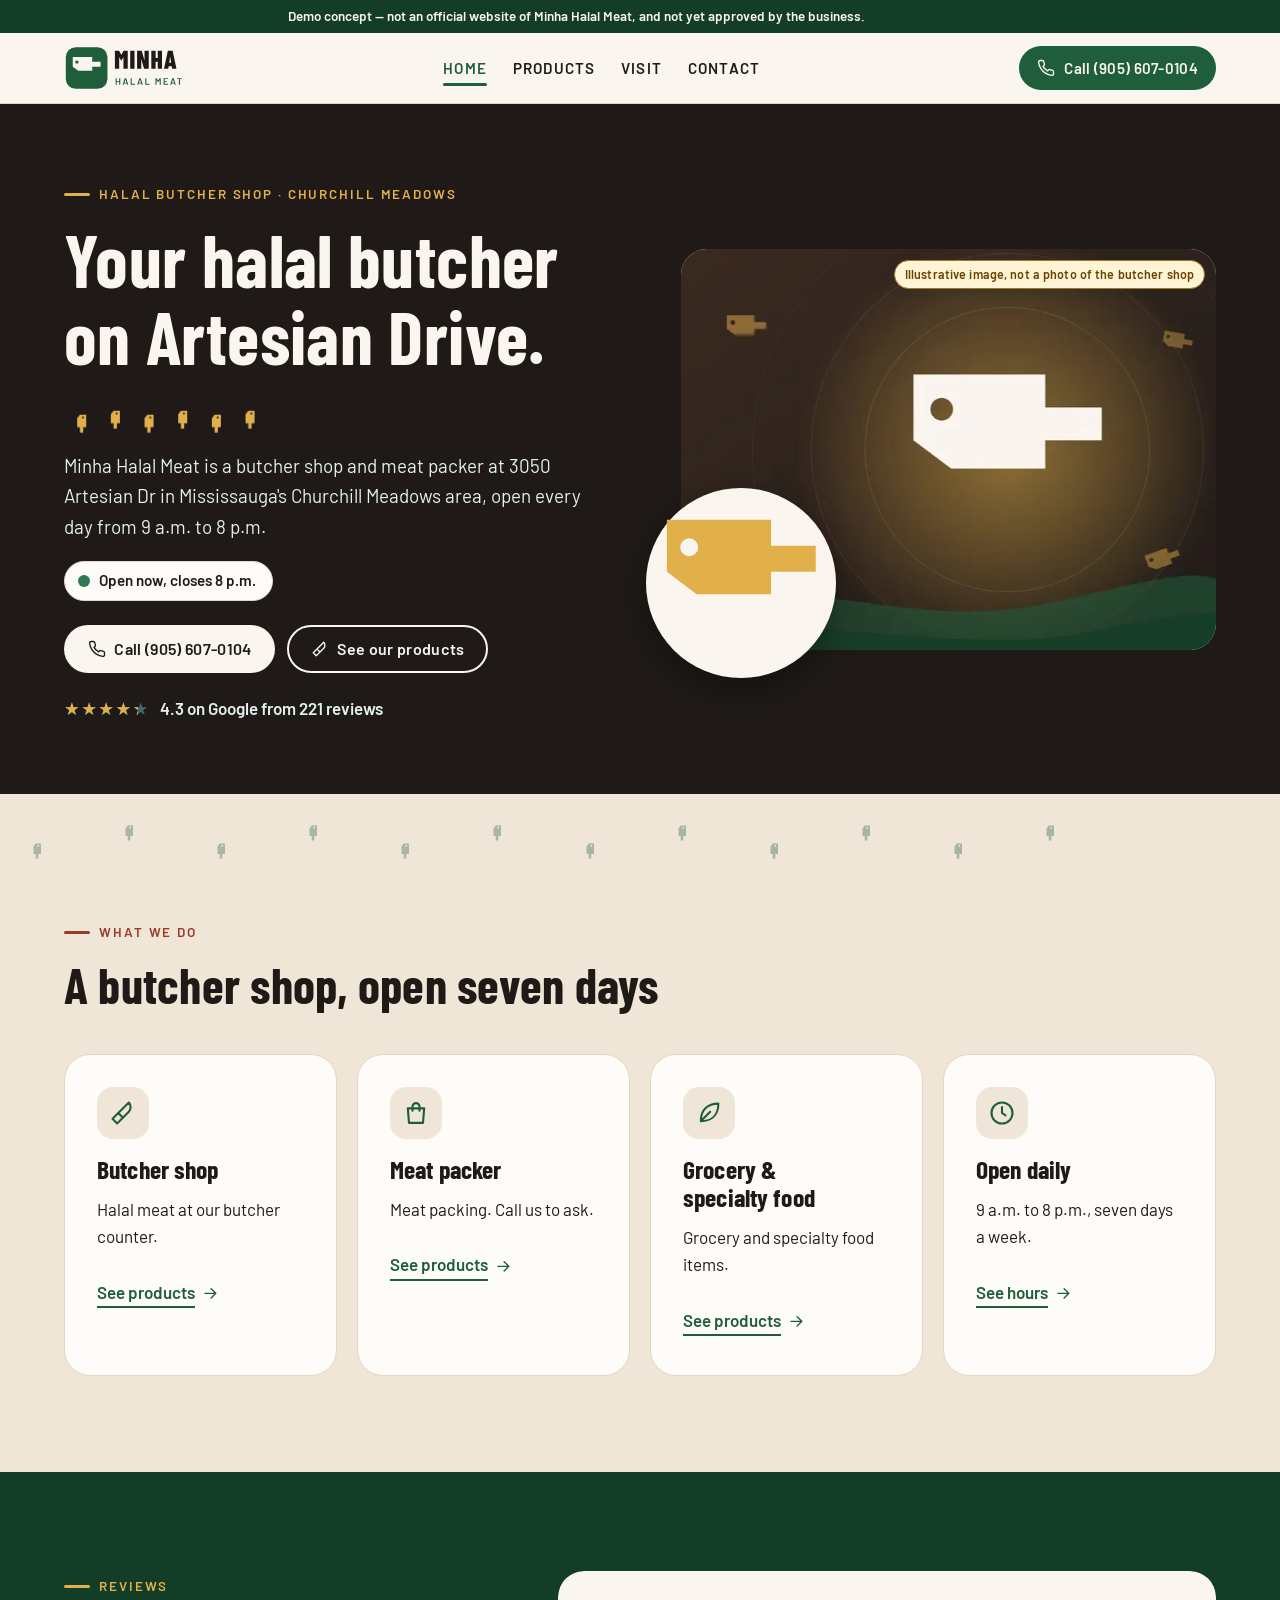
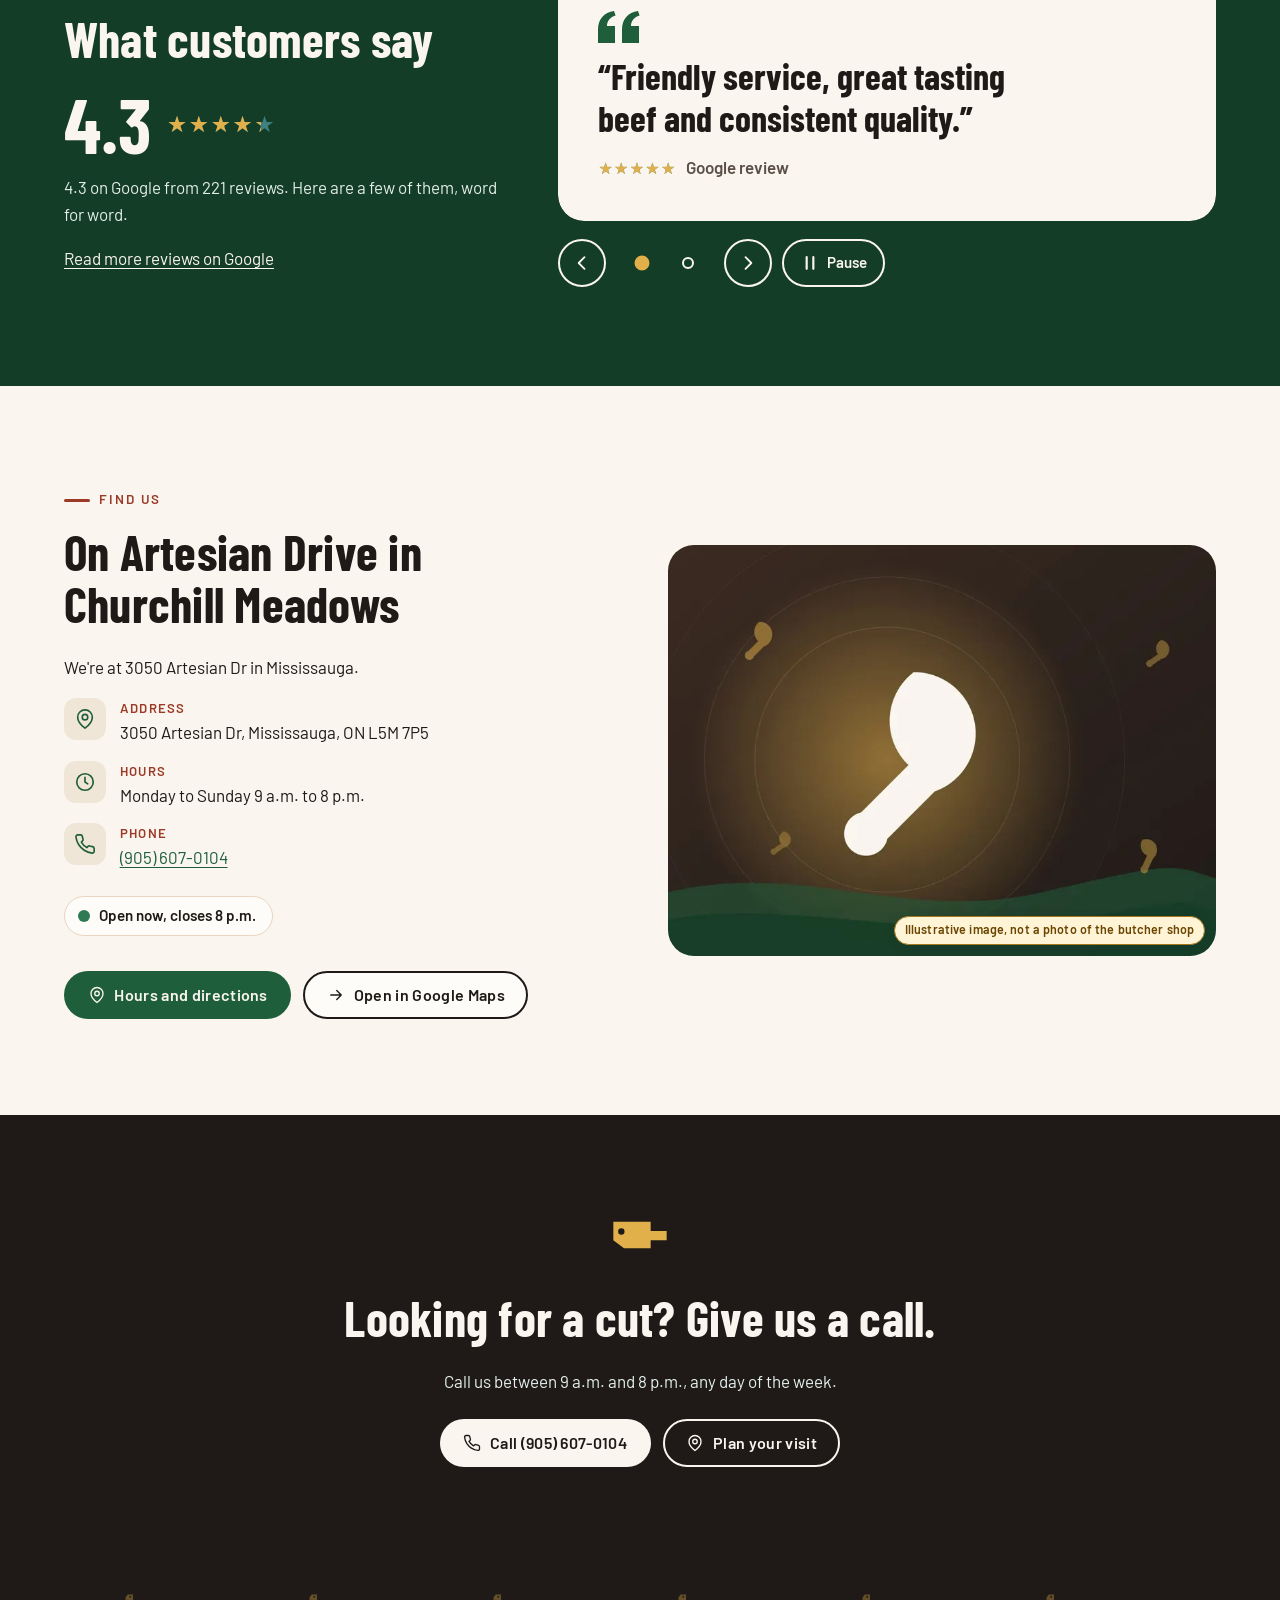
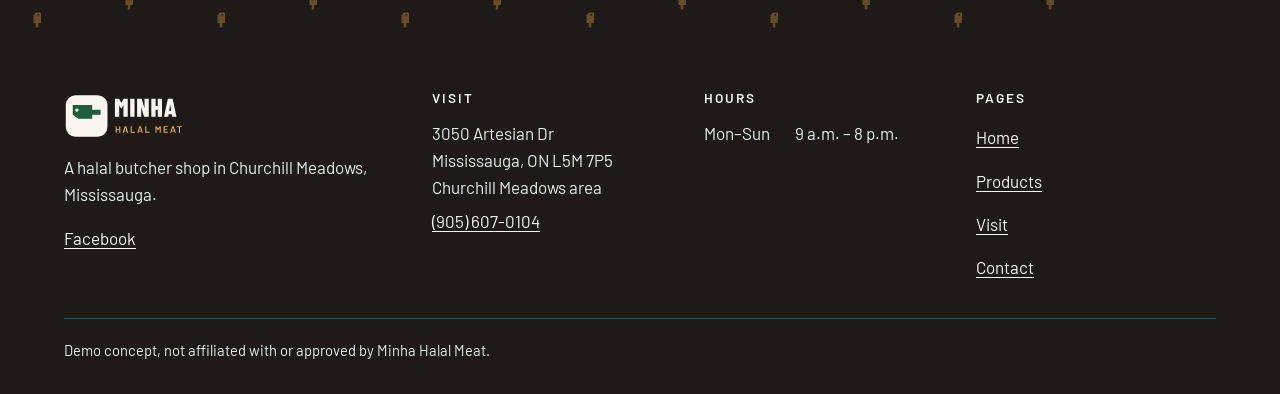
==== index.html @ 8d7057a3 "Publish static site and GitHub Pages workflow. Place the built dist files at the repository root and" ====
<!DOCTYPE html>
<html lang="en-CA">
<head>
  <meta charset="utf-8">
  <meta name="viewport" content="width=device-width, initial-scale=1, viewport-fit=cover">
  <script>document.documentElement.classList.add("js")</script>
  <title>Minha Halal Meat | Halal Butcher in Mississauga (demo concept)</title>
  <meta name="description" content="Demo concept website for Minha Halal Meat, a halal butcher shop in Mississauga — not the official site. A halal butcher shop on Artesian Dr.">
  <meta property="og:type" content="website">
  <meta property="og:site_name" content="Minha Halal Meat (demo concept)">
  <meta property="og:locale" content="en_CA">
  <meta property="og:title" content="Minha Halal Meat | Halal Butcher in Mississauga (demo concept)">
  <meta property="og:description" content="Demo concept website for Minha Halal Meat, a halal butcher shop in Mississauga — not the official site. A halal butcher shop on Artesian Dr.">
  <meta property="og:url" content="https://mikelagumbay22.github.io/minha-halal-meat-demo/">
  <meta property="og:image" content="https://mikelagumbay22.github.io/minha-halal-meat-demo/img/og-image.jpg">
  <meta property="og:image:type" content="image/jpeg">
  <meta property="og:image:width" content="1200">
  <meta property="og:image:height" content="630">
  <meta property="og:image:alt" content="Demo concept, not the official site. Illustration of a butcher cleaver on a deep green background (illustrative image, not a photo of the butcher shop)">
  <meta name="twitter:card" content="summary_large_image">
  <meta name="twitter:title" content="Minha Halal Meat | Halal Butcher in Mississauga (demo concept)">
  <meta name="twitter:description" content="Demo concept website for Minha Halal Meat, a halal butcher shop in Mississauga — not the official site. A halal butcher shop on Artesian Dr.">
  <meta name="twitter:image" content="https://mikelagumbay22.github.io/minha-halal-meat-demo/img/og-image.jpg">
  <meta name="twitter:image:alt" content="Demo concept, not the official site. Illustration of a butcher cleaver on a deep green background (illustrative image, not a photo of the butcher shop)">
  <meta name="robots" content="noindex, nofollow">
  <meta name="theme-color" content="#1F1A17">
  <link rel="preload" href="fonts/barlowcondensed-700-latin.woff2" as="font" type="font/woff2" crossorigin>
  <link rel="preload" href="fonts/barlow-400-latin.woff2" as="font" type="font/woff2" crossorigin>
  <link rel="preload" href="fonts/barlow-600-latin.woff2" as="font" type="font/woff2" crossorigin>
  <link rel="stylesheet" href="css/site.css?v=6d2f72ca">
  <link rel="icon" href="img/favicon.ico" sizes="any">
  <link rel="icon" type="image/png" sizes="512x512" href="img/favicon-512.png">
  <link rel="apple-touch-icon" href="img/apple-touch-icon.png">
  <script type="application/ld+json">{"@context": "https://schema.org", "@type": "Store", "name": "Minha Halal Meat", "telephone": "+1-905-607-0104", "address": {"@type": "PostalAddress", "streetAddress": "3050 Artesian Dr", "addressLocality": "Mississauga", "addressRegion": "ON", "postalCode": "L5M 7P5", "addressCountry": "CA"}, "openingHoursSpecification": [{"@type": "OpeningHoursSpecification", "dayOfWeek": ["Monday", "Tuesday", "Wednesday", "Thursday", "Friday", "Saturday", "Sunday"], "opens": "09:00", "closes": "20:00"}], "image": "https://mikelagumbay22.github.io/minha-halal-meat-demo/img/logo.png"}</script>
</head>
<body class="page-home" data-hours='[{"day": "Monday", "display": "9 a.m. – 8 p.m.", "closed": false, "opens": "09:00", "closes": "20:00"}, {"day": "Tuesday", "display": "9 a.m. – 8 p.m.", "closed": false, "opens": "09:00", "closes": "20:00"}, {"day": "Wednesday", "display": "9 a.m. – 8 p.m.", "closed": false, "opens": "09:00", "closes": "20:00"}, {"day": "Thursday", "display": "9 a.m. – 8 p.m.", "closed": false, "opens": "09:00", "closes": "20:00"}, {"day": "Friday", "display": "9 a.m. – 8 p.m.", "closed": false, "opens": "09:00", "closes": "20:00"}, {"day": "Saturday", "display": "9 a.m. – 8 p.m.", "closed": false, "opens": "09:00", "closes": "20:00"}, {"day": "Sunday", "display": "9 a.m. – 8 p.m.", "closed": false, "opens": "09:00", "closes": "20:00"}]'>
<aside class="demo-banner" aria-label="Demo notice">
  <p class="container">Demo concept — not an official website of Minha Halal Meat, and not yet approved by the business.</p>
</aside>
<a class="skip-link" href="#main">Skip to content</a>
<header class="site-header">
  <div class="container header-inner">
    <a class="brand" href="index.html" aria-current="page">
      <img src="img/logo.svg" alt="Minha Halal Meat, home" width="144" height="60">
    </a>
    <nav class="site-nav desktop-nav" aria-label="Main">
      <ul>
        <li><a href="index.html" aria-current="page">Home</a></li>
        <li><a href="services.html">Products</a></li>
        <li><a href="visit.html">Visit</a></li>
        <li><a href="contact.html">Contact</a></li>
      </ul>
    </nav>
    <div class="header-actions">
      <a class="btn btn--primary btn--sm header-cta" href="tel:+19056070104"><svg viewBox="0 0 24 24" fill="none" stroke="currentColor" stroke-width="1.8" stroke-linecap="round" stroke-linejoin="round" aria-hidden="true" focusable="false"><path d="M22 16.9v3a2 2 0 0 1-2.2 2 19.8 19.8 0 0 1-8.6-3.1 19.5 19.5 0 0 1-6-6A19.8 19.8 0 0 1 2.1 4.2 2 2 0 0 1 4.1 2h3a2 2 0 0 1 2 1.7c.1 1 .4 1.9.7 2.8a2 2 0 0 1-.5 2.1L8 9.9a16 16 0 0 0 6 6l1.3-1.3a2 2 0 0 1 2.1-.4c.9.3 1.8.6 2.8.7a2 2 0 0 1 1.7 2z"/></svg>Call (905) 607-0104</a>
      <button type="button" class="menu-toggle" id="menu-toggle" aria-controls="mobile-nav" aria-expanded="false">
        <span class="burger" aria-hidden="true"><span></span><span></span><span></span></span>
        <span class="menu-toggle__label">Menu</span>
      </button>
    </div>
  </div>
  <div class="mobile-nav" id="mobile-nav" hidden>
    <nav aria-label="Mobile">
      <ul>
        <li style="--i:0"><a href="index.html" aria-current="page">Home</a></li>
        <li style="--i:1"><a href="services.html">Products</a></li>
        <li style="--i:2"><a href="visit.html">Visit</a></li>
        <li style="--i:3"><a href="contact.html">Contact</a></li>
        <li style="--i:4"><a class="mobile-nav__cta" href="tel:+19056070104"><svg viewBox="0 0 24 24" fill="none" stroke="currentColor" stroke-width="1.8" stroke-linecap="round" stroke-linejoin="round" aria-hidden="true" focusable="false"><path d="M22 16.9v3a2 2 0 0 1-2.2 2 19.8 19.8 0 0 1-8.6-3.1 19.5 19.5 0 0 1-6-6A19.8 19.8 0 0 1 2.1 4.2 2 2 0 0 1 4.1 2h3a2 2 0 0 1 2 1.7c.1 1 .4 1.9.7 2.8a2 2 0 0 1-.5 2.1L8 9.9a16 16 0 0 0 6 6l1.3-1.3a2 2 0 0 1 2.1-.4c.9.3 1.8.6 2.8.7a2 2 0 0 1 1.7 2z"/></svg>Call (905) 607-0104</a></li>
      </ul>
    </nav>
  </div>
</header>
<main id="main">

<section class="hero on-dark" aria-labelledby="hero-title">
  <div class="container hero__grid">
    <div class="hero__copy">
      <p class="eyebrow">Halal butcher shop · Churchill Meadows</p>
      <h1 id="hero-title" class="split-h"><span class="sw"><span style="--i:0">Your</span></span> <span class="sw"><span style="--i:1">halal</span></span> <span class="sw"><span style="--i:2">butcher</span></span> <span class="sw"><span style="--i:3">on</span></span> <span class="sw"><span style="--i:4">Artesian</span></span> <span class="sw"><span style="--i:5">Drive.</span></span> </h1>
      <svg class="headline-paws" viewBox="0 0 210 26" aria-hidden="true" focusable="false"><g transform="translate(4 4) rotate(90 11 11) scale(.9)"><g class="hp" style="--i:0" fill="currentColor"><path d="M2 4h14v10H6l-4-3zM5 6.5a1.2 1.2 0 1 0 0 2.4 1.2 1.2 0 0 0 0-2.4zM16 7.5h6v3.5h-6z"/></g></g><g transform="translate(38 0) rotate(90 11 11) scale(.9)"><g class="hp" style="--i:1" fill="currentColor"><path d="M2 4h14v10H6l-4-3zM5 6.5a1.2 1.2 0 1 0 0 2.4 1.2 1.2 0 0 0 0-2.4zM16 7.5h6v3.5h-6z"/></g></g><g transform="translate(72 4) rotate(90 11 11) scale(.9)"><g class="hp" style="--i:2" fill="currentColor"><path d="M2 4h14v10H6l-4-3zM5 6.5a1.2 1.2 0 1 0 0 2.4 1.2 1.2 0 0 0 0-2.4zM16 7.5h6v3.5h-6z"/></g></g><g transform="translate(106 0) rotate(90 11 11) scale(.9)"><g class="hp" style="--i:3" fill="currentColor"><path d="M2 4h14v10H6l-4-3zM5 6.5a1.2 1.2 0 1 0 0 2.4 1.2 1.2 0 0 0 0-2.4zM16 7.5h6v3.5h-6z"/></g></g><g transform="translate(140 4) rotate(90 11 11) scale(.9)"><g class="hp" style="--i:4" fill="currentColor"><path d="M2 4h14v10H6l-4-3zM5 6.5a1.2 1.2 0 1 0 0 2.4 1.2 1.2 0 0 0 0-2.4zM16 7.5h6v3.5h-6z"/></g></g><g transform="translate(174 0) rotate(90 11 11) scale(.9)"><g class="hp" style="--i:5" fill="currentColor"><path d="M2 4h14v10H6l-4-3zM5 6.5a1.2 1.2 0 1 0 0 2.4 1.2 1.2 0 0 0 0-2.4zM16 7.5h6v3.5h-6z"/></g></g>
</svg>
      <p class="lead">Minha Halal Meat is a butcher shop and meat packer at 3050 Artesian Dr in Mississauga&#39;s Churchill Meadows area, open every day from 9 a.m. to 8 p.m.</p>
      <p class="status hero__status" data-status data-state="neutral"><span class="status__dot" aria-hidden="true"></span><span class="status__text">Open every day, 9 a.m. to 8 p.m.</span></p>
      <div class="btn-row">
        <a class="btn btn--light" href="tel:+19056070104"><svg viewBox="0 0 24 24" fill="none" stroke="currentColor" stroke-width="1.8" stroke-linecap="round" stroke-linejoin="round" aria-hidden="true" focusable="false"><path d="M22 16.9v3a2 2 0 0 1-2.2 2 19.8 19.8 0 0 1-8.6-3.1 19.5 19.5 0 0 1-6-6A19.8 19.8 0 0 1 2.1 4.2 2 2 0 0 1 4.1 2h3a2 2 0 0 1 2 1.7c.1 1 .4 1.9.7 2.8a2 2 0 0 1-.5 2.1L8 9.9a16 16 0 0 0 6 6l1.3-1.3a2 2 0 0 1 2.1-.4c.9.3 1.8.6 2.8.7a2 2 0 0 1 1.7 2z"/></svg>Call (905) 607-0104</a>
        <a class="btn btn--outline-light" href="services.html"><svg viewBox="0 0 24 24" fill="none" stroke="currentColor" stroke-width="1.8" stroke-linecap="round" stroke-linejoin="round" aria-hidden="true" focusable="false"><path d="M3 17 17 3c2 2 2 6 0 8l-6 6M8 12l4 4M3 17l4 4 4-4"/></svg>See our products</a>
      </div>
      <p class="rating-line"><span class="stars" role="img" aria-label="4.3 out of 5 stars" style="--fill: 86.0%"><span class="stars__base" aria-hidden="true">★★★★★</span><span class="stars__fill" aria-hidden="true">★★★★★</span></span><span>4.3 on Google from 221 reviews</span></p>
    </div>
    <div class="hero__art">
      <div class="media media--hero" data-parallax><span class="ph-badge image-badge">Illustrative image, not a photo of the butcher shop</span>
  <img src="img/hero-800.webp" srcset="img/hero-480.webp 480w, img/hero-800.webp 800w, img/hero-1200.webp 1200w" sizes="(min-width: 900px) 560px, 92vw" width="1200" height="900" alt="Illustration of a butcher cleaver on a deep green background" fetchpriority="high" decoding="async">
</div>
      <div class="pup-badge"><div class="pup motif" aria-hidden="true"><svg class="motif__icon" viewBox="0 0 24 24" fill="currentColor" focusable="false"><path d="M2 4h14v10H6l-4-3zM5 6.5a1.2 1.2 0 1 0 0 2.4 1.2 1.2 0 0 0 0-2.4zM16 7.5h6v3.5h-6z"/></svg><span class="pup__bubble" style="left:10%;top:20%;width:12%;--i:0"></span><span class="pup__bubble" style="left:78%;top:14%;width:9%;--i:1"></span><span class="pup__bubble" style="left:84%;top:60%;width:11%;--i:2"></span></div></div>
    </div>
  </div>
</section>
<div class="trail trail--alt" aria-hidden="true" data-trail>
  <div class="trail__prints">
    <svg class="trail__print" style="left:2.0%;--i:0" viewBox="0 0 24 24" fill="currentColor" focusable="false"><path d="M2 4h14v10H6l-4-3zM5 6.5a1.2 1.2 0 1 0 0 2.4 1.2 1.2 0 0 0 0-2.4zM16 7.5h6v3.5h-6z"/></svg>
    <svg class="trail__print is-up" style="left:9.2%;--i:1" viewBox="0 0 24 24" fill="currentColor" focusable="false"><path d="M2 4h14v10H6l-4-3zM5 6.5a1.2 1.2 0 1 0 0 2.4 1.2 1.2 0 0 0 0-2.4zM16 7.5h6v3.5h-6z"/></svg>
    <svg class="trail__print" style="left:16.4%;--i:2" viewBox="0 0 24 24" fill="currentColor" focusable="false"><path d="M2 4h14v10H6l-4-3zM5 6.5a1.2 1.2 0 1 0 0 2.4 1.2 1.2 0 0 0 0-2.4zM16 7.5h6v3.5h-6z"/></svg>
    <svg class="trail__print is-up" style="left:23.6%;--i:3" viewBox="0 0 24 24" fill="currentColor" focusable="false"><path d="M2 4h14v10H6l-4-3zM5 6.5a1.2 1.2 0 1 0 0 2.4 1.2 1.2 0 0 0 0-2.4zM16 7.5h6v3.5h-6z"/></svg>
    <svg class="trail__print" style="left:30.8%;--i:4" viewBox="0 0 24 24" fill="currentColor" focusable="false"><path d="M2 4h14v10H6l-4-3zM5 6.5a1.2 1.2 0 1 0 0 2.4 1.2 1.2 0 0 0 0-2.4zM16 7.5h6v3.5h-6z"/></svg>
    <svg class="trail__print is-up" style="left:38.0%;--i:5" viewBox="0 0 24 24" fill="currentColor" focusable="false"><path d="M2 4h14v10H6l-4-3zM5 6.5a1.2 1.2 0 1 0 0 2.4 1.2 1.2 0 0 0 0-2.4zM16 7.5h6v3.5h-6z"/></svg>
    <svg class="trail__print" style="left:45.2%;--i:6" viewBox="0 0 24 24" fill="currentColor" focusable="false"><path d="M2 4h14v10H6l-4-3zM5 6.5a1.2 1.2 0 1 0 0 2.4 1.2 1.2 0 0 0 0-2.4zM16 7.5h6v3.5h-6z"/></svg>
    <svg class="trail__print is-up" style="left:52.4%;--i:7" viewBox="0 0 24 24" fill="currentColor" focusable="false"><path d="M2 4h14v10H6l-4-3zM5 6.5a1.2 1.2 0 1 0 0 2.4 1.2 1.2 0 0 0 0-2.4zM16 7.5h6v3.5h-6z"/></svg>
    <svg class="trail__print" style="left:59.6%;--i:8" viewBox="0 0 24 24" fill="currentColor" focusable="false"><path d="M2 4h14v10H6l-4-3zM5 6.5a1.2 1.2 0 1 0 0 2.4 1.2 1.2 0 0 0 0-2.4zM16 7.5h6v3.5h-6z"/></svg>
    <svg class="trail__print is-up" style="left:66.8%;--i:9" viewBox="0 0 24 24" fill="currentColor" focusable="false"><path d="M2 4h14v10H6l-4-3zM5 6.5a1.2 1.2 0 1 0 0 2.4 1.2 1.2 0 0 0 0-2.4zM16 7.5h6v3.5h-6z"/></svg>
    <svg class="trail__print" style="left:74.0%;--i:10" viewBox="0 0 24 24" fill="currentColor" focusable="false"><path d="M2 4h14v10H6l-4-3zM5 6.5a1.2 1.2 0 1 0 0 2.4 1.2 1.2 0 0 0 0-2.4zM16 7.5h6v3.5h-6z"/></svg>
    <svg class="trail__print is-up" style="left:81.2%;--i:11" viewBox="0 0 24 24" fill="currentColor" focusable="false"><path d="M2 4h14v10H6l-4-3zM5 6.5a1.2 1.2 0 1 0 0 2.4 1.2 1.2 0 0 0 0-2.4zM16 7.5h6v3.5h-6z"/></svg>
  </div>
  <div class="container" style="position:relative;height:100%;container-type:inline-size">
  </div>
</div>

<section class="section section--alt" aria-labelledby="cards-title" style="padding-top:clamp(1.5rem,4vw,2.5rem)">
  <div class="container">
    <div class="section-head reveal">
      <p class="eyebrow">What we do</p>
      <h2 id="cards-title">A butcher shop, open seven days</h2>
    </div>
    <ul class="card-grid card-grid--4">
      <li class="card tilt reveal" style="--d: 0.0s" data-tilt>
        <span class="icon-chip"><svg viewBox="0 0 24 24" fill="none" stroke="currentColor" stroke-width="1.8" stroke-linecap="round" stroke-linejoin="round" aria-hidden="true" focusable="false"><path d="M3 17 17 3c2 2 2 6 0 8l-6 6M8 12l4 4M3 17l4 4 4-4"/></svg></span>
        <h3>Butcher shop</h3>
        <p>Halal meat at our butcher counter.</p>
        <a class="text-link" href="services.html#butcher"><span>See products</span><svg viewBox="0 0 24 24" fill="none" stroke="currentColor" stroke-width="1.8" stroke-linecap="round" stroke-linejoin="round" aria-hidden="true" focusable="false"><path d="M5 12h14M13 6l6 6-6 6"/></svg></a>
      </li>
      <li class="card tilt reveal" style="--d: 0.1s" data-tilt>
        <span class="icon-chip"><svg viewBox="0 0 24 24" fill="none" stroke="currentColor" stroke-width="1.8" stroke-linecap="round" stroke-linejoin="round" aria-hidden="true" focusable="false"><path d="M5 8h14l-1 12.5H6z"/><path d="M9 10V6.5a3 3 0 0 1 6 0V10"/></svg></span>
        <h3>Meat packer</h3>
        <p>Meat packing. Call us to ask.</p>
        <a class="text-link" href="services.html#packer"><span>See products</span><svg viewBox="0 0 24 24" fill="none" stroke="currentColor" stroke-width="1.8" stroke-linecap="round" stroke-linejoin="round" aria-hidden="true" focusable="false"><path d="M5 12h14M13 6l6 6-6 6"/></svg></a>
      </li>
      <li class="card tilt reveal" style="--d: 0.2s" data-tilt>
        <span class="icon-chip"><svg viewBox="0 0 24 24" fill="none" stroke="currentColor" stroke-width="1.8" stroke-linecap="round" stroke-linejoin="round" aria-hidden="true" focusable="false"><path d="M5 19C5 9 11 4 20 4c0 9-5 15-15 15zM5 19l8-8"/></svg></span>
        <h3>Grocery &amp; specialty food</h3>
        <p>Grocery and specialty food items.</p>
        <a class="text-link" href="services.html#grocery"><span>See products</span><svg viewBox="0 0 24 24" fill="none" stroke="currentColor" stroke-width="1.8" stroke-linecap="round" stroke-linejoin="round" aria-hidden="true" focusable="false"><path d="M5 12h14M13 6l6 6-6 6"/></svg></a>
      </li>
      <li class="card tilt reveal" style="--d: 0.30000000000000004s" data-tilt>
        <span class="icon-chip"><svg viewBox="0 0 24 24" fill="none" stroke="currentColor" stroke-width="1.8" stroke-linecap="round" stroke-linejoin="round" aria-hidden="true" focusable="false"><circle cx="12" cy="12" r="9"/><path d="M12 7v5l3 2"/></svg></span>
        <h3>Open daily</h3>
        <p>9 a.m. to 8 p.m., seven days a week.</p>
        <a class="text-link" href="visit.html"><span>See hours</span><svg viewBox="0 0 24 24" fill="none" stroke="currentColor" stroke-width="1.8" stroke-linecap="round" stroke-linejoin="round" aria-hidden="true" focusable="false"><path d="M5 12h14M13 6l6 6-6 6"/></svg></a>
      </li>
    </ul>
  </div>
</section>
<section class="section reviews on-dark" id="reviews" aria-labelledby="reviews-title">
  <div class="container reviews__grid">
    <div class="reveal reveal-l">
      <p class="eyebrow">Reviews</p>
      <h2 id="reviews-title">What customers say</h2>
      <div class="score"><span class="score__num">4.3</span><span class="stars" role="img" aria-label="4.3 out of 5 stars on Google" style="--fill: 86.0%"><span class="stars__base" aria-hidden="true">★★★★★</span><span class="stars__fill" aria-hidden="true">★★★★★</span></span></div>
      <p class="muted-light">4.3 on Google from 221 reviews. Here are a few of them, word for word.</p>
      <p><a href="https://www.google.com/maps/search/?api=1&amp;query=Minha%20Halal%20Meat%2C%203050%20Artesian%20Dr%2C%20Mississauga%2C%20ON%20L5M%207P5" target="_blank" rel="noopener">Read more reviews on Google<span class="visually-hidden"> (opens in a new tab)</span></a></p>
    </div>
    <div class="carousel reveal reveal-r" data-carousel role="region" aria-roledescription="carousel" aria-label="Customer reviews">
      <div class="carousel__viewport" id="review-slides" aria-live="off">
        <div class="slide is-active" role="group" aria-roledescription="slide" aria-label="1 of 2" data-slide><figure>
          <svg class="quote-mark" viewBox="0 0 42 32" aria-hidden="true" focusable="false"><path fill="currentColor" d="M0 32V19C0 8 6 1.5 16 0l1.6 4.4C11.5 6.2 9 10.3 9 15h8v17zm24 0V19C24 8 30 1.5 40 0l1.6 4.4C35.5 6.2 33 10.3 33 15h8v17z"/></svg>
          <blockquote><p>“Friendly service, great tasting beef and consistent quality.”</p></blockquote>
          <figcaption><span class="stars" role="img" aria-label="5 out of 5 stars" style="--fill: 100.0%"><span class="stars__base" aria-hidden="true">★★★★★</span><span class="stars__fill" aria-hidden="true">★★★★★</span></span><span>Google review</span></figcaption>
        </figure></div>
        <div class="slide" role="group" aria-roledescription="slide" aria-label="2 of 2" data-slide><figure>
          <svg class="quote-mark" viewBox="0 0 42 32" aria-hidden="true" focusable="false"><path fill="currentColor" d="M0 32V19C0 8 6 1.5 16 0l1.6 4.4C11.5 6.2 9 10.3 9 15h8v17zm24 0V19C24 8 30 1.5 40 0l1.6 4.4C35.5 6.2 33 10.3 33 15h8v17z"/></svg>
          <blockquote><p>“I would highly recommend Minha Halal Foods for quality service and products.”</p></blockquote>
          <figcaption><span class="stars" role="img" aria-label="5 out of 5 stars" style="--fill: 100.0%"><span class="stars__base" aria-hidden="true">★★★★★</span><span class="stars__fill" aria-hidden="true">★★★★★</span></span><span>Google review</span></figcaption>
        </figure></div>
      </div>
      <div class="carousel__controls">
        <button type="button" class="cbtn" data-prev aria-controls="review-slides"><svg viewBox="0 0 24 24" fill="none" stroke="currentColor" stroke-width="2.2" stroke-linecap="round" stroke-linejoin="round" aria-hidden="true" focusable="false"><path d="M15 5l-7 7 7 7"/></svg><span class="visually-hidden">Previous review</span></button>
        <div class="dots">
          <button type="button" class="dot" data-dot="0" aria-controls="review-slides" aria-current="true"><span></span><span class="visually-hidden">Show review 1</span></button>
          <button type="button" class="dot" data-dot="1" aria-controls="review-slides"><span></span><span class="visually-hidden">Show review 2</span></button>
        </div>
        <button type="button" class="cbtn" data-next aria-controls="review-slides"><svg viewBox="0 0 24 24" fill="none" stroke="currentColor" stroke-width="2.2" stroke-linecap="round" stroke-linejoin="round" aria-hidden="true" focusable="false"><path d="M9 5l7 7-7 7"/></svg><span class="visually-hidden">Next review</span></button>
        <button type="button" class="cbtn cbtn--pause" data-pause aria-controls="review-slides"><svg viewBox="0 0 24 24" fill="none" stroke="currentColor" stroke-width="2.6" stroke-linecap="round" stroke-linejoin="round" aria-hidden="true" focusable="false"><path d="M8 5v14M16 5v14"/></svg><span data-pause-label>Pause</span></button>
      </div>
    </div>
  </div>
</section>

<section class="section" aria-labelledby="visit-title">
  <div class="container split">
    <div class="reveal reveal-l">
      <p class="eyebrow">Find us</p>
      <h2 id="visit-title">On Artesian Drive in Churchill Meadows</h2>
      <p>We&#39;re at 3050 Artesian Dr in Mississauga.</p>
      <ul class="info-list">
        <li><span class="ico"><svg viewBox="0 0 24 24" fill="none" stroke="currentColor" stroke-width="1.8" stroke-linecap="round" stroke-linejoin="round" aria-hidden="true" focusable="false"><path d="M20 10c0 6-8 12-8 12S4 16 4 10a8 8 0 0 1 16 0z"/><circle cx="12" cy="10" r="3"/></svg></span><div><span class="label">Address</span>3050 Artesian Dr, Mississauga, ON L5M 7P5</div></li>
        <li><span class="ico"><svg viewBox="0 0 24 24" fill="none" stroke="currentColor" stroke-width="1.8" stroke-linecap="round" stroke-linejoin="round" aria-hidden="true" focusable="false"><circle cx="12" cy="12" r="9"/><path d="M12 7v5l3 2"/></svg></span><div><span class="label">Hours</span>Monday to Sunday 9 a.m. to 8 p.m.</div></li>
        <li><span class="ico"><svg viewBox="0 0 24 24" fill="none" stroke="currentColor" stroke-width="1.8" stroke-linecap="round" stroke-linejoin="round" aria-hidden="true" focusable="false"><path d="M22 16.9v3a2 2 0 0 1-2.2 2 19.8 19.8 0 0 1-8.6-3.1 19.5 19.5 0 0 1-6-6A19.8 19.8 0 0 1 2.1 4.2 2 2 0 0 1 4.1 2h3a2 2 0 0 1 2 1.7c.1 1 .4 1.9.7 2.8a2 2 0 0 1-.5 2.1L8 9.9a16 16 0 0 0 6 6l1.3-1.3a2 2 0 0 1 2.1-.4c.9.3 1.8.6 2.8.7a2 2 0 0 1 1.7 2z"/></svg></span><div><span class="label">Phone</span><a href="tel:+19056070104">(905) 607-0104</a></div></li>
      </ul>
      <p class="status " data-status data-state="neutral"><span class="status__dot" aria-hidden="true"></span><span class="status__text">Open every day, 9 a.m. to 8 p.m.</span></p>
      <div class="btn-row" style="margin-top:1.25rem">
        <a class="btn btn--primary" href="visit.html"><svg viewBox="0 0 24 24" fill="none" stroke="currentColor" stroke-width="1.8" stroke-linecap="round" stroke-linejoin="round" aria-hidden="true" focusable="false"><path d="M20 10c0 6-8 12-8 12S4 16 4 10a8 8 0 0 1 16 0z"/><circle cx="12" cy="10" r="3"/></svg>Hours and directions</a>
        <a class="btn btn--ghost" href="https://www.google.com/maps/dir/?api=1&amp;destination=Minha%20Halal%20Meat%2C%203050%20Artesian%20Dr%2C%20Mississauga%2C%20ON%20L5M%207P5" target="_blank" rel="noopener"><svg viewBox="0 0 24 24" fill="none" stroke="currentColor" stroke-width="1.8" stroke-linecap="round" stroke-linejoin="round" aria-hidden="true" focusable="false"><path d="M5 12h14M13 6l6 6-6 6"/></svg>Open in Google Maps<span class="visually-hidden"> (opens in a new tab)</span></a>
      </div>
    </div>
    <div class="reveal reveal-r"><div class="media "><span class="ph-badge image-badge">Illustrative image, not a photo of the butcher shop</span>
  <img src="img/poultry-800.webp" srcset="img/poultry-480.webp 480w, img/poultry-800.webp 800w, img/poultry-1200.webp 1200w" sizes="(min-width: 900px) 540px, 92vw" width="1200" height="900" alt="Illustration of a chicken drumstick shape on a deep green background" loading="lazy" decoding="async">
</div></div>
  </div>
</section>

<section class="section cta-band on-dark" aria-labelledby="home-cta-title">
  <div class="container reveal">
    <div class="mini-paw" aria-hidden="true">
  <svg class="mini-paw__icon" viewBox="0 0 24 24" fill="currentColor" focusable="false"><path d="M2 4h14v10H6l-4-3zM5 6.5a1.2 1.2 0 1 0 0 2.4 1.2 1.2 0 0 0 0-2.4zM16 7.5h6v3.5h-6z"/></svg>
  <span class="pup__bubble" style="left:4%;top:30%;width:18%;--i:0"></span>
  <span class="pup__bubble" style="left:72%;top:10%;width:14%;--i:1"></span>
  <span class="pup__bubble" style="left:80%;top:46%;width:11%;--i:2"></span>
</div>
    <h2 id="home-cta-title">Looking for a cut? Give us a call.</h2>
    <p>Call us between 9 a.m. and 8 p.m., any day of the week.</p>
    <div class="btn-row">
      <a class="btn btn--light" href="tel:+19056070104"><svg viewBox="0 0 24 24" fill="none" stroke="currentColor" stroke-width="1.8" stroke-linecap="round" stroke-linejoin="round" aria-hidden="true" focusable="false"><path d="M22 16.9v3a2 2 0 0 1-2.2 2 19.8 19.8 0 0 1-8.6-3.1 19.5 19.5 0 0 1-6-6A19.8 19.8 0 0 1 2.1 4.2 2 2 0 0 1 4.1 2h3a2 2 0 0 1 2 1.7c.1 1 .4 1.9.7 2.8a2 2 0 0 1-.5 2.1L8 9.9a16 16 0 0 0 6 6l1.3-1.3a2 2 0 0 1 2.1-.4c.9.3 1.8.6 2.8.7a2 2 0 0 1 1.7 2z"/></svg>Call (905) 607-0104</a>
      <a class="btn btn--outline-light" href="visit.html"><svg viewBox="0 0 24 24" fill="none" stroke="currentColor" stroke-width="1.8" stroke-linecap="round" stroke-linejoin="round" aria-hidden="true" focusable="false"><path d="M20 10c0 6-8 12-8 12S4 16 4 10a8 8 0 0 1 16 0z"/><circle cx="12" cy="10" r="3"/></svg>Plan your visit</a>
    </div>
  </div>
</section>

</main>
<div class="trail trail--dark" aria-hidden="true" data-trail>
  <div class="trail__prints">
    <svg class="trail__print" style="left:2.0%;--i:0" viewBox="0 0 24 24" fill="currentColor" focusable="false"><path d="M2 4h14v10H6l-4-3zM5 6.5a1.2 1.2 0 1 0 0 2.4 1.2 1.2 0 0 0 0-2.4zM16 7.5h6v3.5h-6z"/></svg>
    <svg class="trail__print is-up" style="left:9.2%;--i:1" viewBox="0 0 24 24" fill="currentColor" focusable="false"><path d="M2 4h14v10H6l-4-3zM5 6.5a1.2 1.2 0 1 0 0 2.4 1.2 1.2 0 0 0 0-2.4zM16 7.5h6v3.5h-6z"/></svg>
    <svg class="trail__print" style="left:16.4%;--i:2" viewBox="0 0 24 24" fill="currentColor" focusable="false"><path d="M2 4h14v10H6l-4-3zM5 6.5a1.2 1.2 0 1 0 0 2.4 1.2 1.2 0 0 0 0-2.4zM16 7.5h6v3.5h-6z"/></svg>
    <svg class="trail__print is-up" style="left:23.6%;--i:3" viewBox="0 0 24 24" fill="currentColor" focusable="false"><path d="M2 4h14v10H6l-4-3zM5 6.5a1.2 1.2 0 1 0 0 2.4 1.2 1.2 0 0 0 0-2.4zM16 7.5h6v3.5h-6z"/></svg>
    <svg class="trail__print" style="left:30.8%;--i:4" viewBox="0 0 24 24" fill="currentColor" focusable="false"><path d="M2 4h14v10H6l-4-3zM5 6.5a1.2 1.2 0 1 0 0 2.4 1.2 1.2 0 0 0 0-2.4zM16 7.5h6v3.5h-6z"/></svg>
    <svg class="trail__print is-up" style="left:38.0%;--i:5" viewBox="0 0 24 24" fill="currentColor" focusable="false"><path d="M2 4h14v10H6l-4-3zM5 6.5a1.2 1.2 0 1 0 0 2.4 1.2 1.2 0 0 0 0-2.4zM16 7.5h6v3.5h-6z"/></svg>
    <svg class="trail__print" style="left:45.2%;--i:6" viewBox="0 0 24 24" fill="currentColor" focusable="false"><path d="M2 4h14v10H6l-4-3zM5 6.5a1.2 1.2 0 1 0 0 2.4 1.2 1.2 0 0 0 0-2.4zM16 7.5h6v3.5h-6z"/></svg>
    <svg class="trail__print is-up" style="left:52.4%;--i:7" viewBox="0 0 24 24" fill="currentColor" focusable="false"><path d="M2 4h14v10H6l-4-3zM5 6.5a1.2 1.2 0 1 0 0 2.4 1.2 1.2 0 0 0 0-2.4zM16 7.5h6v3.5h-6z"/></svg>
    <svg class="trail__print" style="left:59.6%;--i:8" viewBox="0 0 24 24" fill="currentColor" focusable="false"><path d="M2 4h14v10H6l-4-3zM5 6.5a1.2 1.2 0 1 0 0 2.4 1.2 1.2 0 0 0 0-2.4zM16 7.5h6v3.5h-6z"/></svg>
    <svg class="trail__print is-up" style="left:66.8%;--i:9" viewBox="0 0 24 24" fill="currentColor" focusable="false"><path d="M2 4h14v10H6l-4-3zM5 6.5a1.2 1.2 0 1 0 0 2.4 1.2 1.2 0 0 0 0-2.4zM16 7.5h6v3.5h-6z"/></svg>
    <svg class="trail__print" style="left:74.0%;--i:10" viewBox="0 0 24 24" fill="currentColor" focusable="false"><path d="M2 4h14v10H6l-4-3zM5 6.5a1.2 1.2 0 1 0 0 2.4 1.2 1.2 0 0 0 0-2.4zM16 7.5h6v3.5h-6z"/></svg>
    <svg class="trail__print is-up" style="left:81.2%;--i:11" viewBox="0 0 24 24" fill="currentColor" focusable="false"><path d="M2 4h14v10H6l-4-3zM5 6.5a1.2 1.2 0 1 0 0 2.4 1.2 1.2 0 0 0 0-2.4zM16 7.5h6v3.5h-6z"/></svg>
  </div>
  <div class="container" style="position:relative;height:100%;container-type:inline-size">
  </div>
</div>
<footer class="site-footer on-dark">
  <div class="container">
    <div class="footer-grid">
      <div class="footer-brand">
        <a class="brand" href="index.html"><img src="img/logo-reversed.svg" alt="Minha Halal Meat, home" width="144" height="60" loading="lazy" decoding="async"></a>
        <p>A halal butcher shop in Churchill Meadows, Mississauga.</p><p><a href="https://www.facebook.com/The-Minha-Halal-Foods-609591002527730/" rel="noopener" target="_blank">Facebook<span class="visually-hidden"> (opens in a new tab)</span></a></p>
      </div>
      <div>
        <h2>Visit</h2>
        <ul>
          <li>3050 Artesian Dr<br>Mississauga, ON L5M 7P5<br>Churchill Meadows area</li>
          <li><a href="tel:+19056070104">(905) 607-0104</a></li>
        </ul>
      </div>
      <div>
        <h2>Hours</h2>
        <ul>
          <li><span class="footer-day">Mon–Sun</span> 9 a.m. – 8 p.m.</li>
        </ul>
      </div>
      <div>
        <h2>Pages</h2>
        <ul class="footer-nav">
          <li><a href="index.html" aria-current="page">Home</a></li>
          <li><a href="services.html">Products</a></li>
          <li><a href="visit.html">Visit</a></li>
          <li><a href="contact.html">Contact</a></li>
        </ul>
      </div>
    </div>
    <div class="footer-bottom">
      <p class="footer-legal">Demo concept, not affiliated with or approved by Minha Halal Meat.</p>
    </div>
  </div>
</footer>
<nav class="mobile-callbar" aria-label="Quick actions">
  <a class="btn btn--primary" href="tel:+19056070104" aria-label="Call (905) 607-0104"><svg viewBox="0 0 24 24" fill="none" stroke="currentColor" stroke-width="1.8" stroke-linecap="round" stroke-linejoin="round" aria-hidden="true" focusable="false"><path d="M22 16.9v3a2 2 0 0 1-2.2 2 19.8 19.8 0 0 1-8.6-3.1 19.5 19.5 0 0 1-6-6A19.8 19.8 0 0 1 2.1 4.2 2 2 0 0 1 4.1 2h3a2 2 0 0 1 2 1.7c.1 1 .4 1.9.7 2.8a2 2 0 0 1-.5 2.1L8 9.9a16 16 0 0 0 6 6l1.3-1.3a2 2 0 0 1 2.1-.4c.9.3 1.8.6 2.8.7a2 2 0 0 1 1.7 2z"/></svg>Call</a>
  <a class="btn btn--ghost" href="https://www.google.com/maps/dir/?api=1&amp;destination=Minha%20Halal%20Meat%2C%203050%20Artesian%20Dr%2C%20Mississauga%2C%20ON%20L5M%207P5" target="_blank" rel="noopener"><svg viewBox="0 0 24 24" fill="none" stroke="currentColor" stroke-width="1.8" stroke-linecap="round" stroke-linejoin="round" aria-hidden="true" focusable="false"><path d="M20 10c0 6-8 12-8 12S4 16 4 10a8 8 0 0 1 16 0z"/><circle cx="12" cy="10" r="3"/></svg>Directions<span class="visually-hidden"> (opens Google Maps in a new tab)</span></a>
  <a class="btn btn--ghost" href="services.html"><svg viewBox="0 0 24 24" fill="none" stroke="currentColor" stroke-width="1.8" stroke-linecap="round" stroke-linejoin="round" aria-hidden="true" focusable="false"><path d="M3 17 17 3c2 2 2 6 0 8l-6 6M8 12l4 4M3 17l4 4 4-4"/></svg>Products</a>
</nav>
<script src="js/site.js?v=6d2f72ca" defer></script>
</body>
</html>
---- css/site.css ----
@font-face { font-family: "Barlow"; font-style: normal; font-weight: 400; font-display: swap; src: url("../fonts/barlow-400-latin.woff2") format("woff2"); }
@font-face { font-family: "Barlow"; font-style: normal; font-weight: 600; font-display: swap; src: url("../fonts/barlow-600-latin.woff2") format("woff2"); }
@font-face { font-family: "Barlow Condensed"; font-style: normal; font-weight: 700; font-display: swap; src: url("../fonts/barlowcondensed-700-latin.woff2") format("woff2"); }

@font-face { font-family: "Barlow Fallback"; font-weight: 100 549; src: local("Arial"), local("ArialMT"), local("Liberation Sans"), local("Arimo"); size-adjust: 96.2%; ascent-override: 104%; descent-override: 20.8%; line-gap-override: 0%; }
@font-face { font-family: "Barlow Fallback"; font-weight: 550 900; src: local("Arial Bold"), local("Arial-BoldMT"), local("Liberation Sans Bold"), local("LiberationSans-Bold"), local("Arimo Bold"); size-adjust: 91.6%; ascent-override: 109.2%; descent-override: 21.8%; line-gap-override: 0%; }
@font-face { font-family: "Barlow Fallback Roboto"; font-weight: 100 549; src: local("Roboto"), local("Roboto-Regular"); size-adjust: 97%; ascent-override: 103.1%; descent-override: 20.6%; line-gap-override: 0%; }
@font-face { font-family: "Barlow Fallback Roboto"; font-weight: 550 900; src: local("Roboto Bold"), local("Roboto-Bold"); size-adjust: 97.5%; ascent-override: 102.6%; descent-override: 20.5%; line-gap-override: 0%; }
@font-face { font-family: "Barlow Condensed Fallback"; font-weight: 100 900; src: local("Arial Bold"), local("Arial-BoldMT"), local("Liberation Sans Bold"), local("LiberationSans-Bold"), local("Arimo Bold"); size-adjust: 69.5%; ascent-override: 143.9%; descent-override: 28.8%; line-gap-override: 0%; }
@font-face { font-family: "Barlow Condensed Fallback Roboto"; font-weight: 100 900; src: local("Roboto Bold"), local("Roboto-Bold"); size-adjust: 75.4%; ascent-override: 132.6%; descent-override: 26.5%; line-gap-override: 0%; }

:root {
  --pk-ink:      #1F1A17;
  --pk-deep:     #3B2A22;
  --pk-teal:     #1F5E3B;
  --pk-teal-dk:  #143D27;
  --pk-cream:    #FAF6EF;
  --pk-sand:     #EFE6D8;
  --pk-foam:     #FEFCF8;
  --pk-gold:     #E2B04A;
  --pk-coral:    #C2563F;
  --pk-coral-text: #9B3A26;
  --pk-muted:    #5A5048;
  --pk-line:     #E8D5C2;
  --pk-mint:     #BFE3DF;
  --pk-open:     #2F7A55;
  --pk-closed:   #A33A2A;

  --color-bg: var(--pk-cream);
  --color-text: var(--pk-ink);
  --color-heading: var(--pk-ink);
  --color-text-muted: var(--pk-muted);
  --color-surface: var(--pk-foam);
  --color-surface-alt: var(--pk-sand);
  --color-line: var(--pk-line);
  --color-primary: var(--pk-teal);
  --color-primary-dark: var(--pk-teal-dk);
  --color-on-primary: var(--pk-cream);
  --color-link: var(--pk-teal);
  --color-link-hover: var(--pk-ink);
  --color-accent-text: var(--pk-coral-text);
  --color-focus: var(--pk-teal);
  --color-focus-on-dark: var(--pk-gold);
  --color-dark: var(--pk-ink);
  --color-banner-bg: var(--pk-teal-dk);
  --color-banner-ink: var(--pk-cream);

  --font-display: "Barlow Condensed", "Barlow Condensed Fallback", "Barlow Condensed Fallback Roboto", "Arial Narrow", sans-serif;
  --font-body: "Barlow", "Barlow Fallback", "Barlow Fallback Roboto", system-ui, -apple-system, "Segoe UI", Roboto, sans-serif;

  --container: 72rem;
  --radius-sm: 8px;
  --radius-md: 14px;
  --radius-lg: 26px;
  --radius-btn: 999px;
  --ease-out: cubic-bezier(.22, 1, .36, 1);
  --ease-spring: cubic-bezier(.34, 1.56, .64, 1);
}

*, *::before, *::after { box-sizing: border-box; }
html { -webkit-text-size-adjust: 100%; scroll-padding-top: 88px; }

@media (max-width: 899.98px) { html { scroll-padding-bottom: calc(84px + env(safe-area-inset-bottom, 0px)); } }
@media (prefers-reduced-motion: no-preference) { html { scroll-behavior: smooth; } }
body {
  margin: 0; font-family: var(--font-body); font-size: 1.0625rem; line-height: 1.6;
  color: var(--color-text); background: var(--color-bg); -webkit-font-smoothing: antialiased; overflow-x: clip;
}
img, svg { display: block; }
img { max-width: 100%; height: auto; }
a { color: var(--color-link); text-underline-offset: .2em; }
a:hover { color: var(--color-link-hover); }
:focus-visible { outline: 3px solid var(--color-focus); outline-offset: 3px; border-radius: 4px; }
.on-dark :focus-visible, .site-footer :focus-visible, .demo-banner :focus-visible { outline-color: var(--color-focus-on-dark); }
h1, h2, h3 { font-family: var(--font-display); font-weight: 700; line-height: 1.05; margin: 0 0 .5em; color: var(--color-heading); text-wrap: balance; letter-spacing: .005em; }
h1 { font-size: clamp(2.7rem, 8vw, 4.6rem); }
h2 { font-size: clamp(2.1rem, 5vw, 3.1rem); }
h3 { font-size: 1.6rem; line-height: 1.1; }
p { margin: 0 0 1em; }
.lead { font-size: 1.18rem; }
.muted { color: var(--color-text-muted); }
.container { width: min(100% - 2.5rem, var(--container)); margin-inline: auto; }
.section { padding-block: clamp(3.25rem, 8vw, 6rem); }
.section--alt { background: var(--color-surface-alt); }
.section--tight { padding-top: clamp(1.5rem, 4vw, 2.5rem); }
.section-head { max-width: 44rem; margin-bottom: clamp(1.75rem, 4vw, 2.75rem); }
.section-head--center { margin-inline: auto; text-align: center; }
.eyebrow { display: inline-flex; align-items: center; gap: .6rem; margin-bottom: .9rem; font-size: .84rem; font-weight: 600; letter-spacing: .14em; text-transform: uppercase; color: var(--color-accent-text); }
.eyebrow::before { content: ""; width: 1.6rem; height: 3px; border-radius: 2px; background: currentColor; }
.btn-row { display: flex; flex-wrap: wrap; gap: .75rem; }
.skip-link { position: absolute; left: -999px; top: .5rem; z-index: 100; background: var(--pk-ink); color: var(--pk-cream); padding: .6rem 1rem; border-radius: var(--radius-sm); font-weight: 600; }
.skip-link:focus { left: .5rem; color: var(--pk-cream); }
.visually-hidden { position: absolute !important; width: 1px; height: 1px; overflow: hidden; clip: rect(0 0 0 0); white-space: nowrap; }
a[href^="tel:"] { white-space: nowrap; }

.demo-banner { background: var(--color-banner-bg); color: var(--color-banner-ink); }
.demo-banner p { margin: 0; padding-block: .45rem; text-align: center; font-size: .84rem; line-height: 1.4; font-weight: 600; text-wrap: balance; }

.ph-badge { display: inline-block; font: 600 .72rem/1.25 var(--font-body); letter-spacing: .05em; text-transform: uppercase; color: #6b4500; background: #fff4d6; border: 1px dashed #a5761a; padding: .35rem .6rem; border-radius: 999px; }
.ph-inline { background: #fff4d6; color: #6b4500; border: 1px dashed #a5761a; border-radius: 6px; padding: .05em .4em; font: 600 .84em/1.5 var(--font-body); }
.media .image-badge { position: absolute; right: .7rem; bottom: .7rem; z-index: 3; margin: 0; max-width: calc(100% - 1.4rem); text-transform: none; letter-spacing: .01em; font-size: .78rem; border-style: solid; text-align: right; box-shadow: 0 2px 8px rgba(19, 52, 59, .25); }

.btn {
  display: inline-flex; align-items: center; justify-content: center; gap: .55rem; min-height: 48px; padding: .75rem 1.35rem;
  border-radius: var(--radius-btn); border: 2px solid transparent; font: 600 1rem/1.1 var(--font-body); letter-spacing: .02em;
  text-decoration: none; cursor: pointer; transition: transform .25s var(--ease-spring);
}
.btn svg { width: 18px; height: 18px; flex: none; transition: transform .3s var(--ease-spring); }
.btn:hover { transform: translateY(-2px); }
.btn:hover svg { transform: translateX(2px) rotate(-8deg); }
.btn:active { transform: translateY(0) scale(.97); }
.btn--primary { background: var(--color-primary); color: var(--color-on-primary); }
.btn--primary:hover { background: var(--color-primary-dark); color: var(--color-on-primary); }
.btn--ghost { background: var(--pk-foam); color: var(--pk-ink); border-color: var(--pk-ink); }
.btn--ghost:hover { background: var(--pk-ink); color: var(--pk-cream); }
.btn--light { background: var(--pk-cream); color: var(--pk-ink); }
.btn--light:hover { background: var(--pk-gold); color: var(--pk-ink); }
.btn--outline-light { background: transparent; color: var(--pk-cream); border-color: var(--pk-cream); }
.btn--outline-light:hover { background: var(--pk-cream); color: var(--pk-ink); }
.btn--sm { min-height: 44px; padding: .55rem 1rem; font-size: .95rem; }
.text-link { display: inline-flex; align-items: center; gap: .4rem; min-height: 44px; font-weight: 600; color: var(--color-link); text-decoration: none; }
.text-link svg { width: 1.1em; height: 1.1em; transition: transform .3s var(--ease-spring); }
.text-link span { background: linear-gradient(currentColor, currentColor) 0 100% / 100% 2px no-repeat; padding-bottom: 2px; }
.text-link:hover svg { transform: translateX(4px); }

.site-header { position: sticky; top: 0; z-index: 50; background: var(--pk-cream); border-bottom: 1px solid var(--color-line); view-transition-name: site-header; }
.header-inner { display: flex; align-items: center; justify-content: space-between; gap: 1rem; min-height: 70px; }
.brand { display: inline-flex; align-items: center; min-width: 0; border-radius: 6px; }
.brand img { height: 44px; width: auto; }
.header-actions { display: flex; align-items: center; gap: .5rem; flex: none; }
.header-cta { display: none; }
.site-nav ul { list-style: none; margin: 0; padding: 0; }
.desktop-nav { display: none; }
.desktop-nav ul { display: flex; gap: 1.6rem; }
.desktop-nav a { position: relative; display: inline-block; padding-block: .6rem; color: var(--pk-ink); font-weight: 600; text-decoration: none; letter-spacing: .08em; text-transform: uppercase; font-size: .95rem; }

.desktop-nav a::after { content: ""; position: absolute; left: 0; right: 0; bottom: .25rem; height: 3px; border-radius: 2px; background: var(--pk-teal); transform: scaleX(0); transform-origin: left; transition: transform .3s var(--ease-out); }
.desktop-nav a:hover::after, .desktop-nav a:focus-visible::after, .desktop-nav a[aria-current="page"]::after { transform: scaleX(1); }
.desktop-nav a[aria-current="page"] { color: var(--pk-teal); }
.menu-toggle { cursor: pointer; display: inline-flex; align-items: center; gap: .5rem; min-height: 44px; padding: .5rem .95rem; border: 2px solid var(--pk-ink); border-radius: var(--radius-btn); font: 600 .95rem/1 var(--font-body); background: var(--pk-foam); color: var(--pk-ink); }
.burger { position: relative; width: 18px; height: 14px; }
.burger span { position: absolute; left: 0; width: 100%; height: 2px; border-radius: 2px; background: currentColor; transition: transform .3s var(--ease-out), opacity .2s; }
.burger span:nth-child(1) { top: 0; } .burger span:nth-child(2) { top: 6px; } .burger span:nth-child(3) { top: 12px; }
.menu-toggle[aria-expanded="true"] .burger span:nth-child(1) { transform: translateY(6px) rotate(45deg); }
.menu-toggle[aria-expanded="true"] .burger span:nth-child(2) { opacity: 0; transform: scaleX(.2); }
.menu-toggle[aria-expanded="true"] .burger span:nth-child(3) { transform: translateY(-6px) rotate(-45deg); }
.mobile-nav { border-top: 1px solid var(--color-line); background: var(--pk-cream); padding: .5rem 0 1rem; }
.mobile-nav ul { list-style: none; margin: 0; padding: 0 1.25rem; }
.mobile-nav a { display: flex; align-items: center; gap: .6rem; padding: .85rem 1rem; border-radius: var(--radius-sm); text-decoration: none; color: var(--pk-ink); font-weight: 600; font-size: 1.1rem; }
.mobile-nav a svg { width: 18px; height: 18px; }
.mobile-nav a:hover { background: var(--pk-sand); }
.mobile-nav a[aria-current="page"] { background: var(--pk-sand); box-shadow: inset 4px 0 0 var(--pk-teal); text-decoration: underline; text-decoration-thickness: 2px; text-underline-offset: .3em; }
.mobile-nav__cta { color: var(--pk-teal) !important; }
@media (min-width: 900px) {
  .desktop-nav { display: block; }
  .menu-toggle, .mobile-nav { display: none !important; }
  .header-cta { display: inline-flex; }
  .brand img { height: 50px; }
}

.status { display: inline-flex; align-items: center; gap: .6rem; min-height: 40px; padding: .4rem .95rem .4rem .8rem; border-radius: 999px; background: var(--pk-foam); color: var(--pk-ink); border: 1px solid var(--color-line); font-weight: 600; font-size: .95rem; line-height: 1.25; }
.status__dot { position: relative; flex: none; width: 12px; height: 12px; border-radius: 50%; background: var(--pk-muted); }
.status[data-state="open"] .status__dot, .status[data-state="closing"] .status__dot { background: var(--pk-open); }
.status[data-state="closed"] .status__dot { background: var(--pk-closed); }
.status__dot::after { content: ""; position: absolute; inset: 0; border-radius: 50%; background: var(--pk-open); opacity: 0; }
.status[data-state="open"] .status__dot::after, .status[data-state="closing"] .status__dot::after { animation: pulse 2.2s ease-out infinite; }
@keyframes pulse { 0% { transform: scale(1); opacity: .55; } 80%, 100% { transform: scale(2.6); opacity: 0; } }
.status__text { transition: opacity .3s; }
.status.is-updating .status__text { opacity: 0; }

.hero { position: relative; background: var(--pk-ink); color: var(--pk-cream); overflow: hidden; }
.hero h1 { color: var(--pk-cream); }
.hero .eyebrow { color: var(--pk-gold); }
.hero__grid { display: grid; gap: 2.25rem; padding-block: clamp(2.25rem, 6vw, 4.5rem); align-items: center; }
.hero__copy .lead { color: #E3F0EE; max-width: 34rem; }
.hero__status { margin: 0 0 1.5rem; }
.hero .btn-row { margin-bottom: 1.4rem; }
.rating-line { display: flex; flex-wrap: wrap; align-items: center; gap: .35rem .6rem; margin: 0; font-weight: 600; }
.hero .rating-line { color: #E3F0EE; }
.hero .stars__fill { color: var(--pk-gold); }
.hero .stars__base { color: #3f6a72; }
.headline-paws { display: block; width: min(13rem, 60%); height: auto; aspect-ratio: 210 / 26; margin: -.1em 0 1rem; color: var(--pk-gold); overflow: visible; }
.hero__art { position: relative; }
.media { position: relative; overflow: hidden; background: var(--pk-sand); }
.media img { width: 100%; height: 100%; object-fit: cover; object-position: var(--focus, 50% 50%); }
.media--hero { aspect-ratio: 4 / 3; border-radius: var(--radius-lg); }
.media--hero img { transform: translate3d(0, var(--parallax, 0px), 0) scale(1.1); will-change: transform; }
.media--hero .image-badge { top: .7rem; bottom: auto; }
.pup-badge { position: absolute; left: -.6rem; bottom: -1.4rem; z-index: 4; width: clamp(128px, 32vw, 190px); aspect-ratio: 1; border-radius: 50%; background: var(--pk-cream); box-shadow: 0 10px 30px rgba(0, 0, 0, .35); display: grid; place-items: center; }
@media (min-width: 900px) {
  .hero__grid { grid-template-columns: 1.05fr 1fr; gap: 3.5rem; }
  .pup-badge { left: -2.2rem; bottom: -1.8rem; }
}

.pup { position: relative; width: 94%; aspect-ratio: 1; margin-top: -4%; }
.pup > * { position: absolute; }
.pup > svg { inset: 0; width: 100%; height: 100%; overflow: visible; }
.pup__tail { transform-origin: 77.5% 58.3%; }
.pup__ear--l { transform-origin: 36.7% 28.3%; }
.pup__ear--r { transform-origin: 63.3% 28.3%; }
.pup__foam { transform-origin: 50% 55%; }
.pup__bubble { aspect-ratio: 1; border-radius: 50%; background: radial-gradient(circle at 32% 30%, #fff 0 18%, rgba(191, 227, 223, .55) 19% 60%, rgba(15, 110, 110, .25) 61%); box-shadow: inset 0 0 0 1.5px rgba(15, 110, 110, .45); opacity: .85; }
.mini-paw { position: relative; width: 64px; height: 64px; margin: 0 auto 1rem; color: var(--pk-gold); }
.mini-paw__icon { width: 100%; height: 100%; }
.mini-paw .pup__bubble { position: absolute; box-shadow: inset 0 0 0 1.5px rgba(255, 248, 239, .7); background: radial-gradient(circle at 32% 30%, #fff 0 18%, rgba(255, 248, 239, .25) 19%); }
.pup.is-offscreen *, .mini-paw.is-offscreen *, .status.is-offscreen * { animation-play-state: paused !important; }

.trail { --trail-bg: var(--pk-cream); position: relative; height: 80px; overflow: hidden; container-type: inline-size; color: var(--pk-teal); background: var(--trail-bg); }
.trail--alt { --trail-bg: var(--pk-sand); }
.trail--dark { --trail-bg: var(--pk-ink); color: var(--pk-gold); }
.trail__prints { position: absolute; inset: 0; }
.trail__print { position: absolute; bottom: 14px; width: 18px; height: 18px; opacity: .35; transform: rotate(90deg); }
.trail__print.is-up { bottom: 32px; }
.trail__dog { position: absolute; left: 0; bottom: 8px; width: 90px; height: 50px; transform: translateX(calc(100cqw - 92px)); }
.trail__dog .leg, .trail__dog .tail { transform-box: fill-box; }
.trail__dog .leg { transform-origin: 50% 0; }
.trail__dog .tail { transform-origin: 100% 100%; }
@media (max-width: 599.98px) { .trail__print:nth-child(n+9) { display: none; } }

.card-grid { list-style: none; margin: 0; padding: 0; display: grid; gap: 1.25rem; }
@media (min-width: 640px) { .card-grid--4, .card-grid--3 { grid-template-columns: repeat(2, 1fr); } }
@media (min-width: 760px) { .card-grid--2 { grid-template-columns: repeat(2, 1fr); } }
@media (min-width: 960px) { .card-grid--3 { grid-template-columns: repeat(3, 1fr); } }
@media (min-width: 1100px) { .card-grid--4 { grid-template-columns: repeat(4, 1fr); } }
.service-card h2 { font-size: 1.7rem; }
.card { position: relative; background: var(--pk-foam); border: 1px solid var(--color-line); border-radius: var(--radius-lg); padding: clamp(1.35rem, 4vw, 2rem); }
.card h2, .card h3 { display: flex; align-items: center; gap: .6rem; }
.card .text-link { margin-top: .25rem; }
.icon-chip { display: grid; place-items: center; flex: none; width: 52px; height: 52px; border-radius: 16px; background: var(--pk-sand); color: var(--pk-teal); margin-bottom: 1rem; }
.icon-chip svg { width: 28px; height: 28px; }
.card p:last-child { margin-bottom: 0; }

@media (hover: hover) and (pointer: fine) {
  .tilt { transform: perspective(900px) rotateX(var(--rx, 0deg)) rotateY(var(--ry, 0deg)) translateY(var(--ty, 0px)); transition: transform .35s var(--ease-out); }
  .tilt.is-tilting { transition-duration: .08s; }
  .tilt:hover, .tilt:focus-within { --ty: -4px; }
  .tilt:focus-within:not(:hover) { --rx: 2deg; }
}

.reviews { background: var(--pk-teal-dk); color: var(--pk-cream); }
.reviews h2 { color: var(--pk-cream); }
.reviews .eyebrow { color: var(--pk-gold); }
.reviews__grid { display: grid; gap: 2rem; align-items: center; }
@media (min-width: 900px) { .reviews__grid { grid-template-columns: .8fr 1.2fr; gap: 3.5rem; } }
.score { display: flex; align-items: center; gap: 1rem; margin-bottom: 1rem; }
.score__num { font-family: var(--font-display); font-size: 4.8rem; line-height: .9; font-weight: 700; color: var(--pk-cream); }
.score .stars { font-size: 1.4rem; }
.reviews .stars__fill { color: var(--pk-gold); }
.reviews .stars__base { color: #3f8080; }
.stars { position: relative; display: inline-block; font-size: 1.1rem; line-height: 1; letter-spacing: .08em; white-space: nowrap; }
.stars__base { color: #cfc0b0; }
.stars__fill { position: absolute; inset: 0 auto 0 0; width: var(--fill, 100%); overflow: hidden; color: var(--pk-coral-text); }
.reviews p.muted-light { color: #E2EDE6; }
.carousel { position: relative; }
.carousel__viewport { display: grid; overflow: hidden; border-radius: var(--radius-lg); }
.slide { grid-area: 1 / 1; margin: 0; background: var(--pk-cream); color: var(--pk-ink); border-radius: var(--radius-lg); padding: clamp(1.5rem, 5vw, 2.5rem); display: flex; flex-direction: column; justify-content: center; }
.slide figure { margin: 0; }
.slide blockquote { margin: 0 0 1rem; }
.slide blockquote p { font-family: var(--font-display); font-weight: 700; font-size: clamp(1.6rem, 4.2vw, 2.25rem); line-height: 1.15; margin: 0; text-wrap: balance; }
.slide figcaption { display: flex; align-items: center; gap: .6rem; font-weight: 600; color: var(--pk-muted); }
.slide .stars { font-size: 1rem; }
.quote-mark { width: 42px; height: 32px; color: var(--pk-teal); margin-bottom: .75rem; }
.js .carousel .slide { opacity: 0; visibility: hidden; transform: translateX(28px) scale(.98); transition: opacity .5s var(--ease-out), transform .6s var(--ease-out), visibility 0s linear .6s; }
.js .carousel .slide.is-before { transform: translateX(-28px) scale(.98); }
.js .carousel .slide.is-active { opacity: 1; visibility: visible; transform: none; transition-delay: 0s; }
html:not(.js) .carousel__viewport { gap: 1rem; }
html:not(.js) .slide { grid-area: auto; }
.carousel__controls { display: none; align-items: center; gap: .6rem; margin-top: 1.1rem; flex-wrap: wrap; }
.js .carousel__controls { display: flex; }
.cbtn { display: inline-grid; place-items: center; width: 48px; height: 48px; border-radius: 50%; border: 2px solid var(--pk-cream); background: transparent; color: var(--pk-cream); cursor: pointer; transition: transform .25s var(--ease-spring); }
.cbtn svg { width: 20px; height: 20px; }
.cbtn:hover { background: var(--pk-cream); color: var(--pk-teal-dk); transform: scale(1.06); }
.cbtn:active { transform: scale(.94); }
.cbtn--pause { width: auto; padding: 0 1rem; border-radius: 999px; gap: .45rem; grid-auto-flow: column; font: 600 .95rem/1 var(--font-body); }
.dots { display: flex; gap: .15rem; margin: 0 .25rem; }
.dot { width: 44px; height: 44px; display: grid; place-items: center; border: 0; background: transparent; cursor: pointer; padding: 0; }
.dot span { width: 12px; height: 12px; border-radius: 50%; border: 2px solid var(--pk-cream); transition: transform .3s var(--ease-spring); }
.dot[aria-current="true"] span { background: var(--pk-gold); border-color: var(--pk-gold); transform: scale(1.25); }
.carousel__status { margin: .5rem 0 0; font-size: .95rem; color: #E2EDE6; }
.reviews a { color: var(--pk-cream); }
.reviews a:hover { color: var(--pk-gold); }

.split { display: grid; gap: 2rem; align-items: center; }
@media (min-width: 900px) { .split { grid-template-columns: 1fr 1fr; gap: 3.5rem; } .split--flip > :first-child { order: 2; } }
.split .media { border-radius: var(--radius-lg); aspect-ratio: 4 / 3; }
.info-list { list-style: none; margin: 0 0 1.5rem; padding: 0; display: grid; gap: .9rem; }
.info-list li { display: flex; gap: .85rem; align-items: flex-start; }
.info-list .ico { display: grid; place-items: center; flex: none; width: 42px; height: 42px; border-radius: 12px; background: var(--pk-sand); color: var(--pk-teal); }
.info-list .ico svg { width: 22px; height: 22px; }
.info-list .label { display: block; font-size: .82rem; font-weight: 600; letter-spacing: .1em; text-transform: uppercase; color: var(--color-accent-text); }
.section--alt .info-list .ico { background: var(--pk-foam); }

.cta-band { background: var(--pk-ink); color: var(--pk-cream); text-align: center; }
.cta-band h2 { color: var(--pk-cream); }
.cta-band p { color: #E3F0EE; max-width: 38rem; margin-inline: auto; }
.cta-band .btn-row { justify-content: center; margin-top: 1.5rem; }

.page-hero { background: var(--pk-sand); padding-block: clamp(2.5rem, 7vw, 4.5rem) clamp(2rem, 5vw, 3rem); }
.page-hero .lead { max-width: 40rem; }
.page-hero .section-head { margin-bottom: 0; }

.sample-box { display: flex; gap: .9rem; align-items: flex-start; padding: 1rem 1.2rem; margin: 1.5rem 0 0; max-width: 40rem; background: #fff4d6; border: 2px dashed #a5761a; border-radius: var(--radius-md); color: #4a3000; }
.sample-box svg { width: 26px; height: 26px; flex: none; color: #6b4500; }
.sample-box p { margin: 0; }
.sample-box strong { display: block; font-size: 1.05rem; }
.menu-grid { list-style: none; margin: 0; padding: 0; display: grid; gap: 1.25rem; }
@media (min-width: 700px) { .menu-grid { grid-template-columns: repeat(2, 1fr); } }
.menu-card h2 { font-size: 1.9rem; margin-bottom: .9rem; }
.menu-card .icon-chip { margin: 0; width: 46px; height: 46px; }
.menu-items { list-style: none; margin: 0; padding: 0; }
.menu-items li { display: flex; flex-direction: column; padding: .7rem 0; border-top: 1px dashed var(--color-line); }
.menu-items li:first-child { border-top: 0; }
.menu-items .name { font-weight: 600; font-size: 1.12rem; }
.menu-items .note { font-size: .95rem; color: var(--pk-muted); }
.menu-items .ask { font-size: .9rem; font-weight: 600; color: var(--pk-coral-text); }
.feature-quote { margin: 1.25rem 0 0; padding: 1.1rem 1.25rem; border-left: 4px solid var(--pk-teal); background: var(--pk-foam); border-radius: 0 var(--radius-md) var(--radius-md) 0; }
.feature-quote p { font-family: var(--font-display); font-size: 1.5rem; line-height: 1.15; font-weight: 700; margin: 0 0 .4rem; }
.feature-quote figcaption { font-weight: 600; color: var(--pk-muted); font-size: .95rem; }

.visit-grid { display: grid; gap: 1.25rem; }
@media (min-width: 900px) { .visit-grid { grid-template-columns: 1fr 1fr; } .visit-grid .map-frame { grid-column: 1 / -1; } }
.hours-table { width: 100%; border-collapse: collapse; margin: .25rem 0 1rem; }
.hours-table th, .hours-table td { padding: .6rem .5rem; text-align: left; border-bottom: 1px solid var(--color-line); }
.hours-table td { text-align: right; }
.hours-table tr { position: relative; }
.hours-table tr.is-closed td { color: var(--pk-muted); }
.hours-table tr.is-today { background: var(--pk-sand); }
.hours-table tr.is-today th { box-shadow: inset 4px 0 0 var(--pk-teal); }
.today-tag { display: inline-block; margin-left: .5rem; padding: .1rem .5rem; border-radius: 999px; background: var(--pk-teal); color: var(--pk-cream); font-size: .75rem; font-weight: 600; letter-spacing: .06em; text-transform: uppercase; vertical-align: middle; }
.map-frame { position: relative; border-radius: var(--radius-lg); overflow: hidden; border: 1px solid var(--color-line); aspect-ratio: 4 / 3; background: var(--pk-sand); }
@media (min-width: 900px) { .map-frame { aspect-ratio: 21 / 9; } }
.map-frame iframe { position: absolute; inset: 0; width: 100%; height: 100%; border: 0; }
.steps { list-style: none; margin: 0; padding: 0; display: grid; gap: 1.25rem; counter-reset: step; }
@media (min-width: 900px) { .steps { grid-template-columns: repeat(3, 1fr); } }
.steps li { counter-increment: step; }
.steps h3::before { content: counter(step); display: inline-grid; place-items: center; width: 40px; height: 40px; flex: none; border-radius: 50%; background: var(--pk-teal); color: var(--pk-cream); font-size: 1.3rem; }
.addr { font-size: 1.1rem; }
.note { font-size: .95rem; color: var(--pk-muted); }

.phone-big { display: inline-flex; align-items: center; gap: .6rem; font-family: var(--font-display); font-size: clamp(2.2rem, 7vw, 3rem); font-weight: 700; text-decoration: none; color: var(--pk-teal); margin: .25rem 0 .5rem; min-height: 48px; }
.phone-big svg { width: .8em; height: .8em; }
.demo-form label { display: block; font-weight: 600; margin: 1rem 0 .35rem; }
.demo-form input, .demo-form textarea { width: 100%; font: inherit; padding: .7rem .85rem; border: 2px solid #6f7f82; border-radius: var(--radius-sm); background: var(--pk-foam); color: var(--pk-ink); }
.demo-form fieldset { border: 0; margin: 0; padding: 0; }
.demo-form fieldset[disabled] input, .demo-form fieldset[disabled] textarea { background: #f1ebe3; }
.demo-form .btn { margin-top: 1.25rem; }
.demo-form fieldset[disabled] .btn { cursor: not-allowed; }
.form-note { margin: 1rem 0 0; font-weight: 600; }

.nf { text-align: center; }
.nf .trail { max-width: 36rem; margin: 0 auto 1.5rem; }
.nf .btn-row { justify-content: center; }

.site-footer { background: var(--pk-ink); color: #E3F0EE; padding-block: 3rem 2rem; }
.site-footer h2 { color: var(--pk-cream); font-family: var(--font-body); font-size: .85rem; letter-spacing: .14em; text-transform: uppercase; margin-bottom: .9rem; }
.site-footer a { color: var(--pk-cream); }
.site-footer a:hover { color: var(--pk-gold); }
.site-footer ul { list-style: none; margin: 0; padding: 0; display: grid; gap: .4rem; }
.footer-grid { display: grid; gap: 2rem; }
@media (min-width: 760px) { .footer-grid { grid-template-columns: 1.4fr 1fr 1fr 1fr; } }
.footer-brand img { height: 50px; width: auto; margin-bottom: .8rem; }
.footer-nav a { display: inline-block; padding-block: .3rem; }
.footer-bottom { margin-top: 2rem; padding-top: 1.25rem; border-top: 1px solid #2a5058; font-size: .92rem; }
.footer-bottom p { margin: 0; }
.footer-day { display: inline-block; min-width: 5.5rem; }

.mobile-callbar { position: sticky; bottom: 0; z-index: 40; display: grid; grid-template-columns: repeat(3, 1fr); gap: .5rem; padding: .55rem .75rem calc(.55rem + env(safe-area-inset-bottom, 0px)); background: var(--pk-cream); border-top: 1px solid var(--color-line); box-shadow: 0 -6px 18px rgba(19, 52, 59, .1); }
.mobile-callbar .btn { padding-inline: .5rem; min-height: 48px; font-size: .95rem; }
@media (min-width: 900px) { .mobile-callbar { display: none; } }

@media (prefers-reduced-motion: no-preference) {

  @view-transition { navigation: auto; }
  ::view-transition-old(root) { animation: vt-out .22s ease-in both; }
  ::view-transition-new(root) { animation: vt-in .42s var(--ease-out) both; }
  @keyframes vt-out { to { opacity: 0; transform: translateY(-10px); } }
  @keyframes vt-in { from { opacity: 0; transform: translateY(14px); } }

  @supports not (view-transition-name: a) { main { animation: vt-in .45s var(--ease-out) both; } }

  .mobile-nav:not([hidden]) { animation: menu-in .3s var(--ease-out) both; }
  .mobile-nav:not([hidden]) li { animation: menu-in .4s var(--ease-out) both; animation-delay: calc(var(--i, 0) * 45ms + 60ms); }
  @keyframes menu-in { from { opacity: 0; transform: translateY(-10px); } }

  .js .reveal { opacity: 0; transform: translateY(26px); transition: opacity .7s var(--ease-out), transform .8s var(--ease-out); transition-delay: var(--d, 0s); }
  .js .reveal.is-in { opacity: 1; transform: none; }
  @media (min-width: 900px) { .js .reveal-l { transform: translateX(-30px); } .js .reveal-r { transform: translateX(30px); } }

  .hero__copy .eyebrow, .hero__copy .lead, .hero__status, .hero .btn-row, .hero .rating-line { animation: rise .7s var(--ease-out) both; }
  .hero__copy .lead { animation-delay: .08s; } .hero__status { animation-delay: .16s; } .hero .btn-row { animation-delay: .24s; } .hero .rating-line { animation-delay: .32s; }
  .headline-paws .hp { animation: paw-pop .5s var(--ease-spring) both; animation-delay: calc(.3s + var(--i) * 110ms); transform-box: fill-box; transform-origin: 50% 50%; }
  .pup-badge { animation: float-in .9s var(--ease-spring) .3s both; }
  @keyframes rise { from { opacity: 0; transform: translateY(18px); } }
  @keyframes draw { from { transform: scaleX(0); } }
  @keyframes paw-pop { from { opacity: 0; transform: scale(.2) rotate(-25deg); } }
  @keyframes float-in { from { opacity: 0; transform: translateY(30px) scale(.8) rotate(-8deg); } }

  .pup__head { animation: peek .9s var(--ease-spring) .55s both, bob 3.2s ease-in-out 1.6s infinite; }
  .pup__ear--l { animation: peek .9s var(--ease-spring) .55s both, ear-l 3.2s ease-in-out 1.6s infinite; }
  .pup__ear--r { animation: peek .9s var(--ease-spring) .55s both, ear-r 3.2s ease-in-out 1.6s infinite; }
  .pup__tail { animation: wag 2.8s ease-in-out 1.2s infinite; }
  .pup__foam { animation: foam-in .8s var(--ease-spring) .35s both; }
  .pup__bubble { opacity: 0; animation: bubble 4.5s ease-in-out infinite; animation-delay: calc(var(--i) * .9s + .8s); }
  @keyframes peek { from { transform: translateY(16%); } }
  @keyframes bob { 0%, 100% { transform: translateY(0); } 50% { transform: translateY(2.5%); } }
  @keyframes ear-l { 0%, 100% { transform: translateY(0) rotate(0); } 50% { transform: translateY(2.5%) rotate(8deg); } }
  @keyframes ear-r { 0%, 100% { transform: translateY(0) rotate(0); } 50% { transform: translateY(2.5%) rotate(-8deg); } }
  @keyframes wag { 0%, 60%, 100% { transform: rotate(0); } 10%, 30%, 50% { transform: rotate(-16deg); } 20%, 40% { transform: rotate(14deg); } }
  @keyframes foam-in { from { opacity: 0; transform: scale(.6); } }
  @keyframes bubble { 0% { opacity: 0; transform: translateY(40%) scale(.4); } 25% { opacity: .9; } 75% { opacity: .7; } 100% { opacity: 0; transform: translateY(-160%) translateX(18%) scale(1.05); } }

  .js .trail .trail__print { opacity: 0; transform: rotate(90deg) scale(.3); }
  .js .trail.is-in .trail__print { animation: print-in .45s var(--ease-spring) both; animation-delay: calc(var(--i) * 150ms); }
  .js .trail .trail__dog { transform: translateX(calc((100cqw - 100vw) / 2 - 100px)); }
  .js .trail.is-in .trail__dog { animation: dog-run 3s cubic-bezier(.45, .05, .25, 1) .5s both; }
  .js .trail.is-in .trail__dog .leg--f { animation: leg .3s ease-in-out .5s 10 alternate; }
  .js .trail.is-in .trail__dog .leg--b { animation: leg .3s ease-in-out .65s 10 alternate-reverse; }
  .js .trail.is-in .trail__dog .tail { animation: tail-wag .35s ease-in-out 3.4s 6 alternate; }
  @keyframes print-in { to { opacity: .35; transform: rotate(90deg) scale(1); } }
  @keyframes dog-run { from { transform: translateX(calc((100cqw - 100vw) / 2 - 100px)); } to { transform: translateX(calc(100cqw - 92px)); } }
  @keyframes leg { from { transform: rotate(-22deg); } to { transform: rotate(22deg); } }
  @keyframes tail-wag { from { transform: rotate(-12deg); } to { transform: rotate(18deg); } }

  .card:hover .icon-chip svg { animation: hop .5s var(--ease-spring); }
  @keyframes hop { 40% { transform: translateY(-4px) rotate(-8deg); } }

  .hours-table tr.is-today th { animation: rise .6s var(--ease-out) both; }
}

@media (prefers-reduced-motion: reduce) {
  *, *::before, *::after { animation: none !important; transition: none !important; scroll-behavior: auto !important; }
  ::view-transition-group(*), ::view-transition-old(*), ::view-transition-new(*) { animation: none !important; }
  .media--hero img { transform: scale(1.1) !important; }
  .pup__bubble { opacity: .6; }
}

.card h2 > svg { width: 26px; height: 26px; flex: none; color: var(--pk-teal); }

.split-h .sw { display: inline-block; overflow: hidden; vertical-align: bottom; padding-bottom: .06em; margin-bottom: -.06em; }
.split-h .sw > span { display: inline-block; }
.motif { display: grid; place-items: center; }
.motif__icon { width: 58%; height: 58%; color: var(--pk-gold); }
@media (prefers-reduced-motion: no-preference) {
  .js .split-h .sw > span { animation: sw-up .9s cubic-bezier(.22, 1, .36, 1) both; animation-delay: calc(.12s + var(--i) * .07s); }
  @keyframes sw-up { from { transform: translateY(105%); opacity: 0; } to { transform: none; opacity: 1; } }
  .motif__icon { animation: motif-bob 4s ease-in-out infinite; }
  @keyframes motif-bob { 50% { transform: translateY(-6%) rotate(-6deg); } }
}
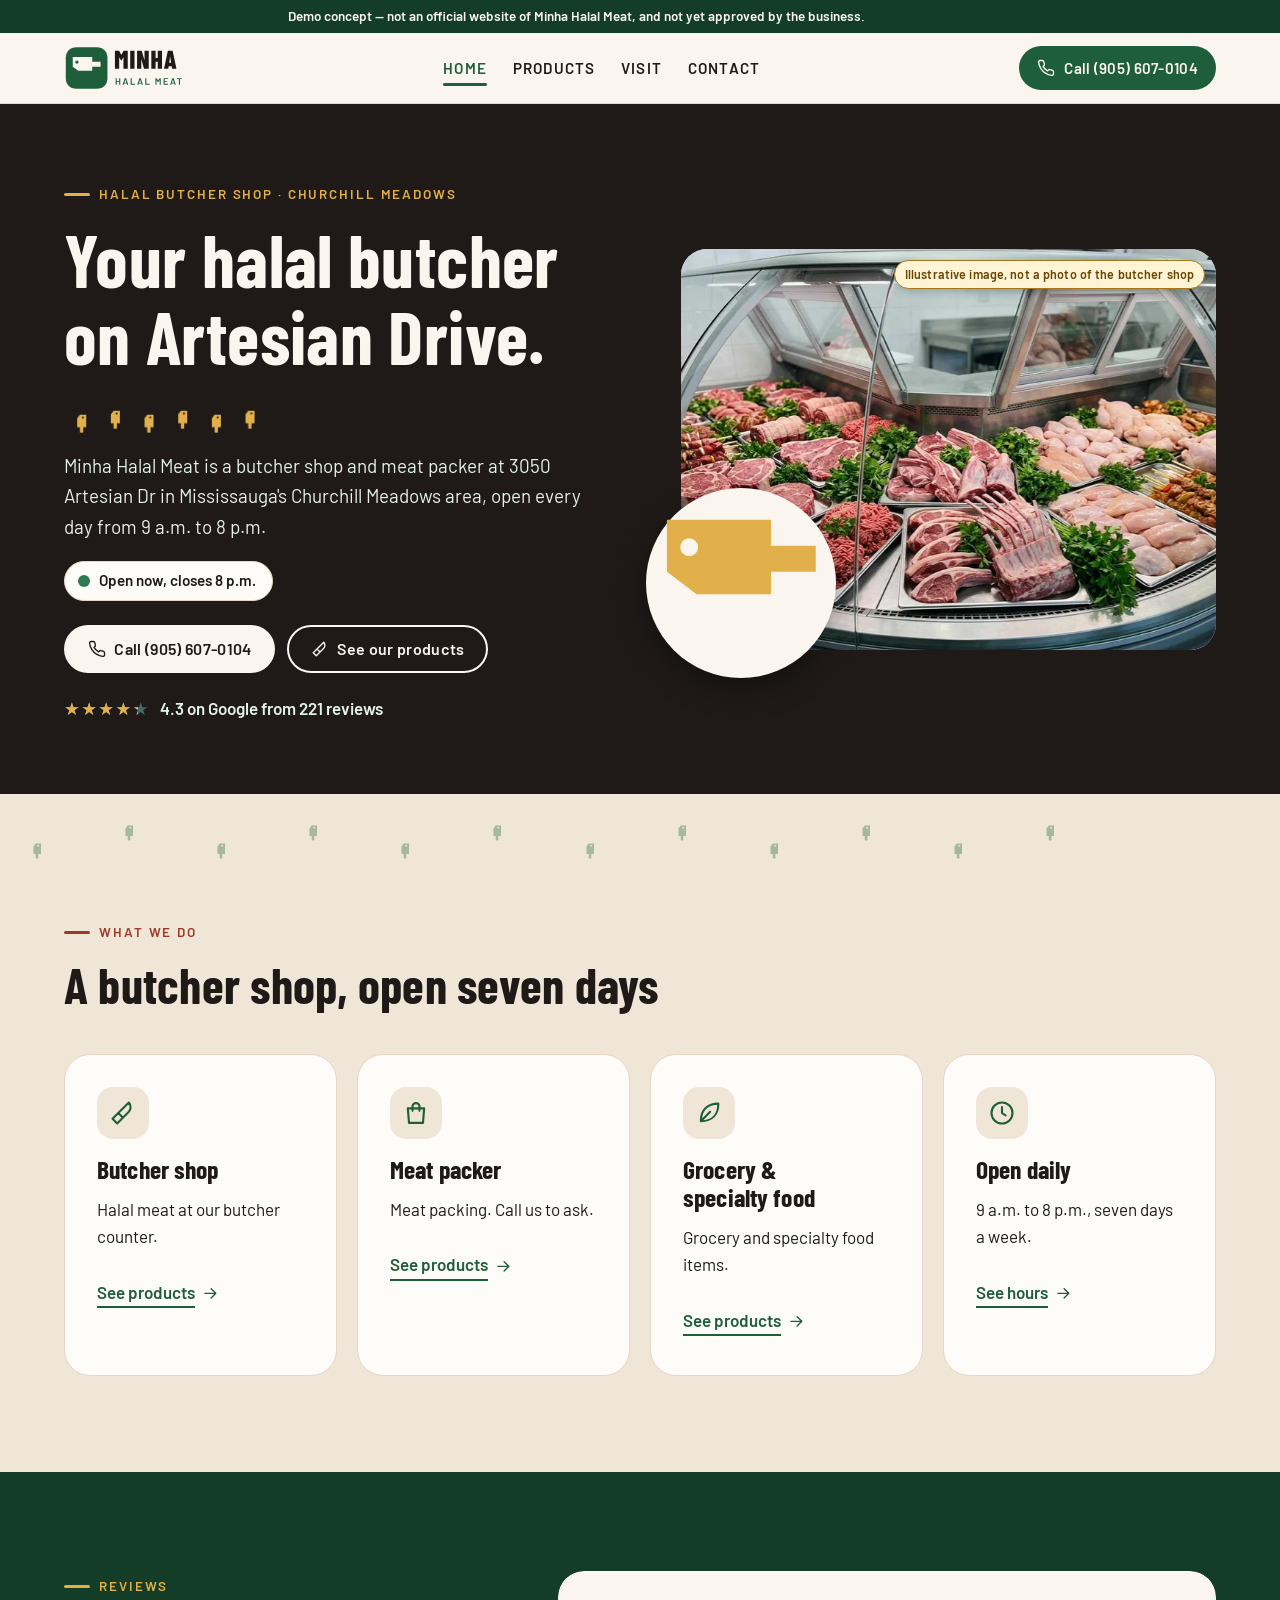
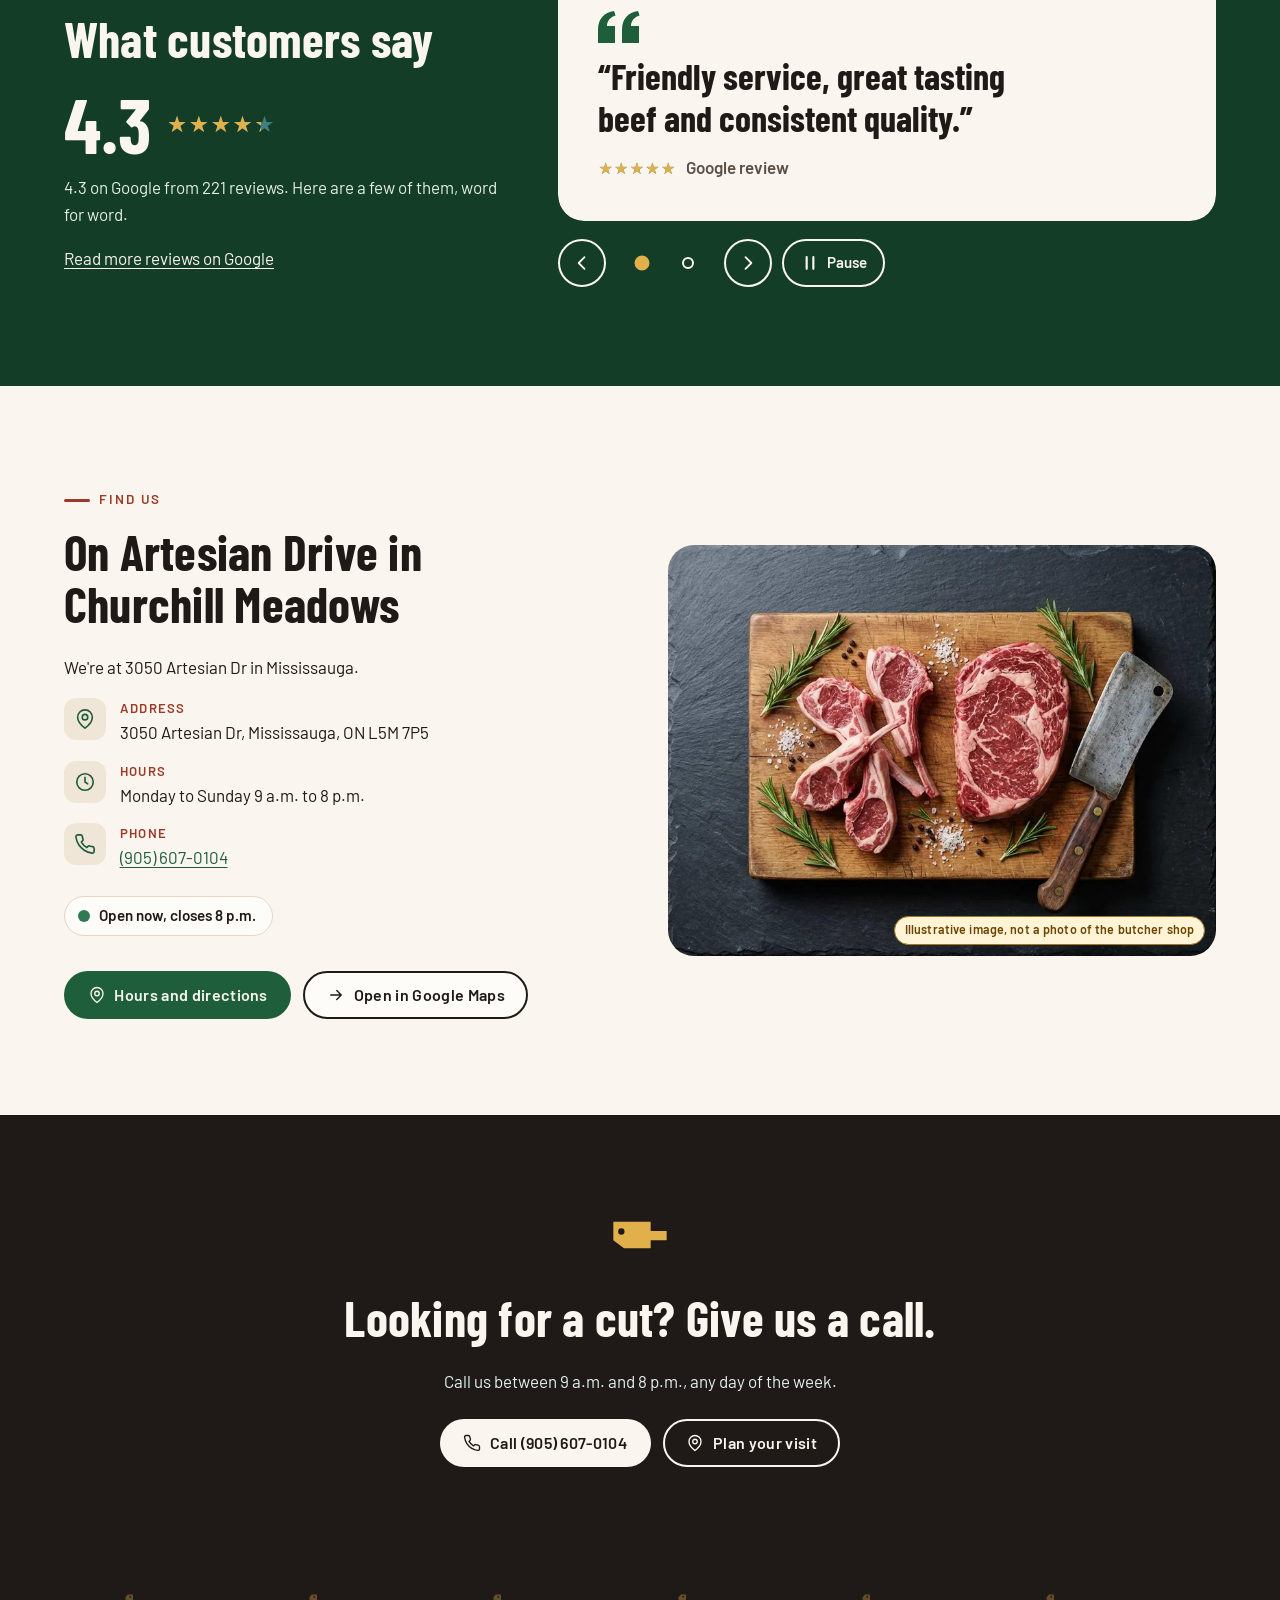
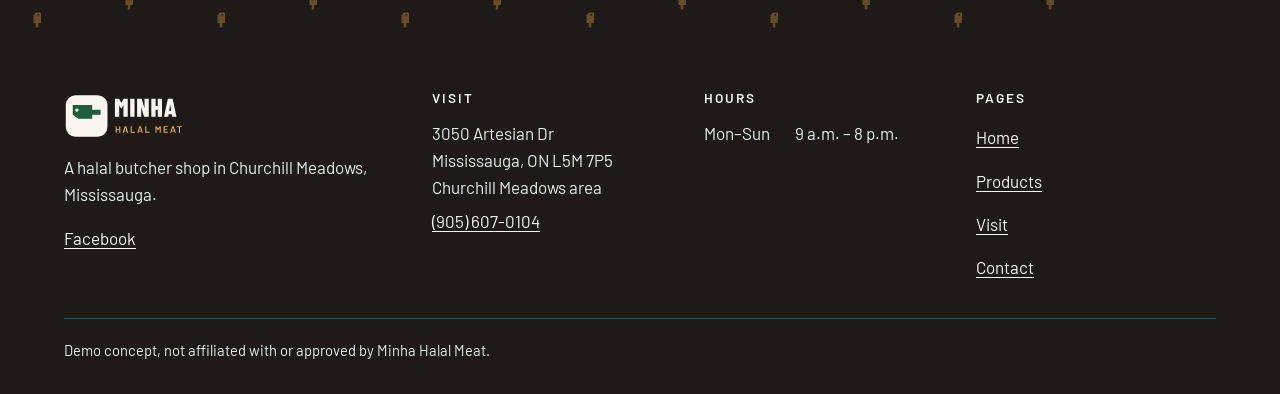
==== commit 59dbb3a9: "Replace the published site with the updated dist build. Swap root HTML and illustrative images for t" ====
--- a/index.html
+++ b/index.html
@@ -16,12 +16,12 @@
   <meta property="og:image:type" content="image/jpeg">
   <meta property="og:image:width" content="1200">
   <meta property="og:image:height" content="630">
-  <meta property="og:image:alt" content="Demo concept, not the official site. Illustration of a butcher cleaver on a deep green background (illustrative image, not a photo of the butcher shop)">
+  <meta property="og:image:alt" content="Demo concept, not the official site. A butcher display case with trays of fresh beef, lamb and chicken garnished with parsley (illustrative image, not a photo of the butcher shop)">
   <meta name="twitter:card" content="summary_large_image">
   <meta name="twitter:title" content="Minha Halal Meat | Halal Butcher in Mississauga (demo concept)">
   <meta name="twitter:description" content="Demo concept website for Minha Halal Meat, a halal butcher shop in Mississauga — not the official site. A halal butcher shop on Artesian Dr.">
   <meta name="twitter:image" content="https://mikelagumbay22.github.io/minha-halal-meat-demo/img/og-image.jpg">
-  <meta name="twitter:image:alt" content="Demo concept, not the official site. Illustration of a butcher cleaver on a deep green background (illustrative image, not a photo of the butcher shop)">
+  <meta name="twitter:image:alt" content="Demo concept, not the official site. A butcher display case with trays of fresh beef, lamb and chicken garnished with parsley (illustrative image, not a photo of the butcher shop)">
   <meta name="robots" content="noindex, nofollow">
   <meta name="theme-color" content="#1F1A17">
   <link rel="preload" href="fonts/barlowcondensed-700-latin.woff2" as="font" type="font/woff2" crossorigin>
@@ -90,7 +90,7 @@
     </div>
     <div class="hero__art">
       <div class="media media--hero" data-parallax><span class="ph-badge image-badge">Illustrative image, not a photo of the butcher shop</span>
-  <img src="img/hero-800.webp" srcset="img/hero-480.webp 480w, img/hero-800.webp 800w, img/hero-1200.webp 1200w" sizes="(min-width: 900px) 560px, 92vw" width="1200" height="900" alt="Illustration of a butcher cleaver on a deep green background" fetchpriority="high" decoding="async">
+  <img src="img/hero-800.webp" srcset="img/hero-480.webp 480w, img/hero-800.webp 800w, img/hero-1200.webp 1200w" sizes="(min-width: 900px) 560px, 92vw" width="1200" height="900" alt="A butcher display case with trays of fresh beef, lamb and chicken garnished with parsley" fetchpriority="high" decoding="async">
 </div>
       <div class="pup-badge"><div class="pup motif" aria-hidden="true"><svg class="motif__icon" viewBox="0 0 24 24" fill="currentColor" focusable="false"><path d="M2 4h14v10H6l-4-3zM5 6.5a1.2 1.2 0 1 0 0 2.4 1.2 1.2 0 0 0 0-2.4zM16 7.5h6v3.5h-6z"/></svg><span class="pup__bubble" style="left:10%;top:20%;width:12%;--i:0"></span><span class="pup__bubble" style="left:78%;top:14%;width:9%;--i:1"></span><span class="pup__bubble" style="left:84%;top:60%;width:11%;--i:2"></span></div></div>
     </div>
@@ -202,7 +202,7 @@
       </div>
     </div>
     <div class="reveal reveal-r"><div class="media "><span class="ph-badge image-badge">Illustrative image, not a photo of the butcher shop</span>
-  <img src="img/poultry-800.webp" srcset="img/poultry-480.webp 480w, img/poultry-800.webp 800w, img/poultry-1200.webp 1200w" sizes="(min-width: 900px) 540px, 92vw" width="1200" height="900" alt="Illustration of a chicken drumstick shape on a deep green background" loading="lazy" decoding="async">
+  <img src="img/poultry-800.webp" srcset="img/poultry-480.webp 480w, img/poultry-800.webp 800w, img/poultry-1200.webp 1200w" sizes="(min-width: 900px) 540px, 92vw" width="1200" height="900" alt="Fresh lamb chops and a beef steak on a wooden board with rosemary, salt and a cleaver" loading="lazy" decoding="async">
 </div></div>
   </div>
 </section>
